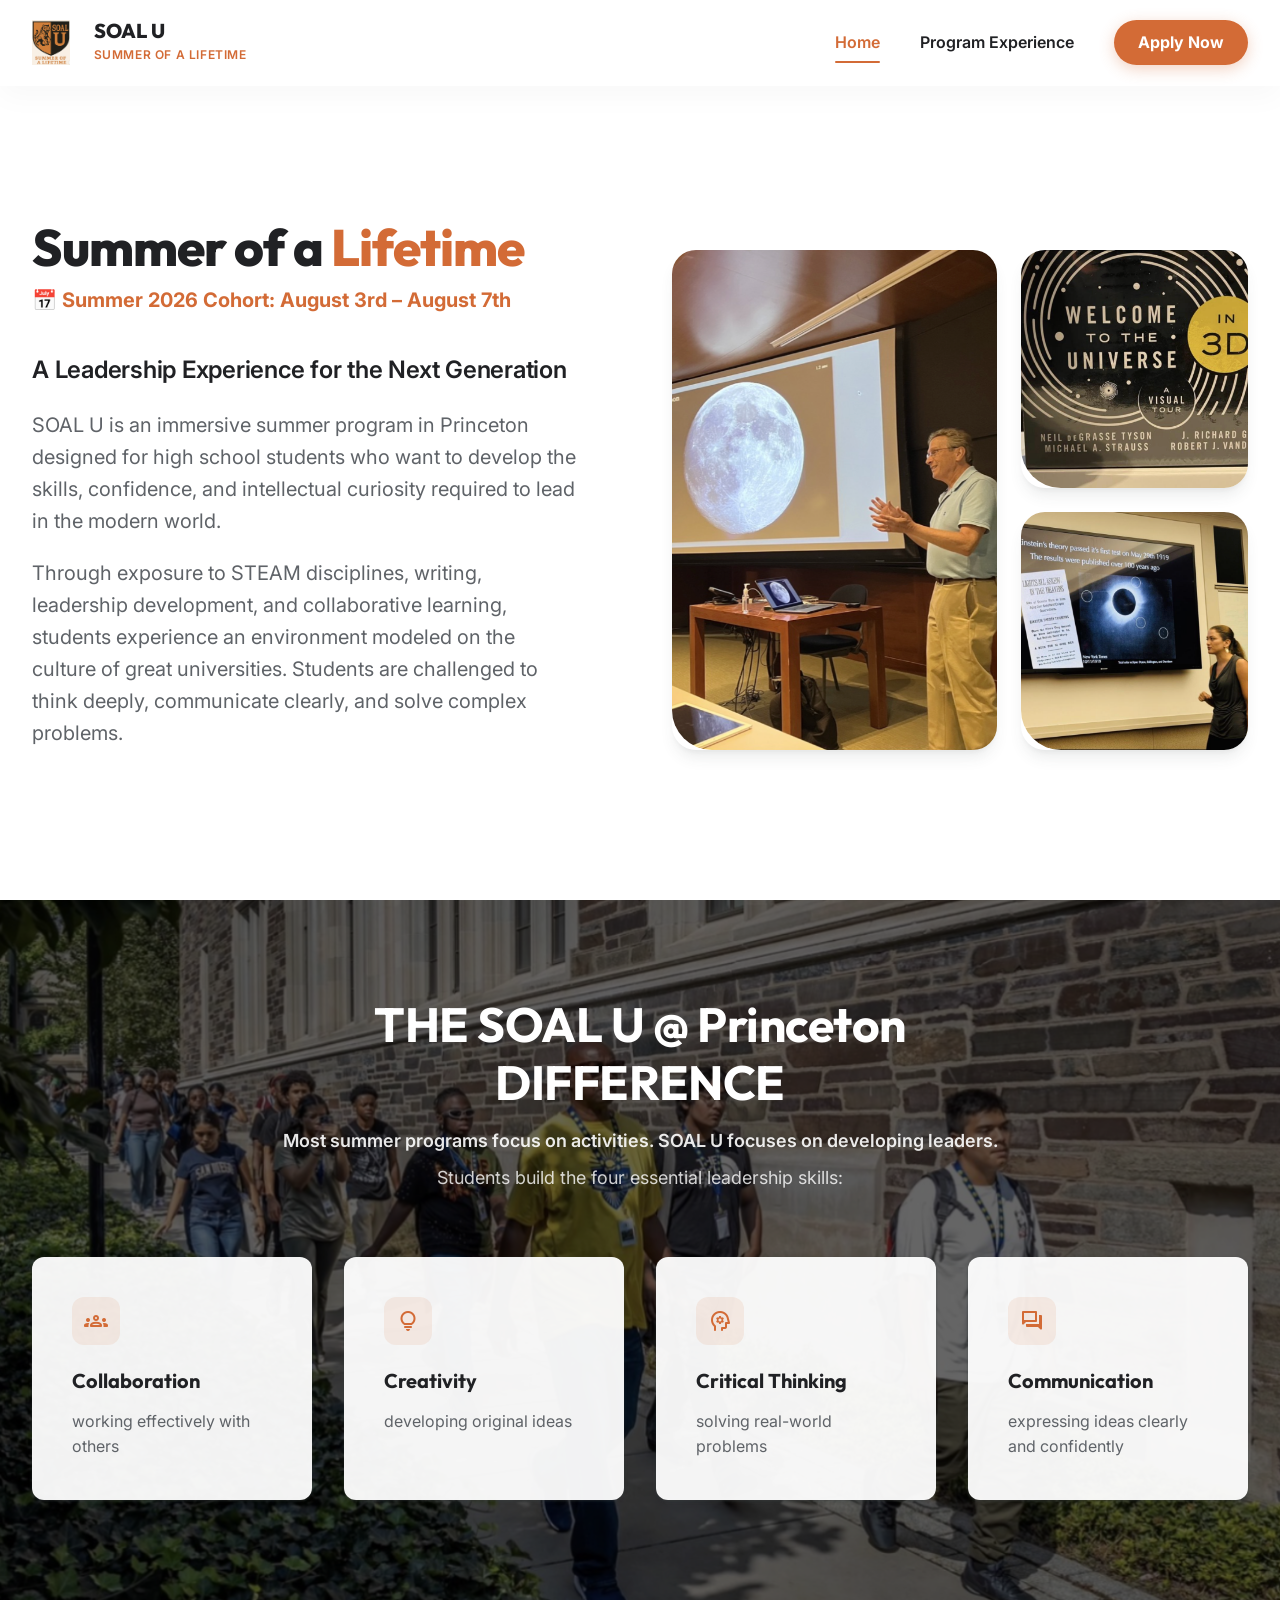
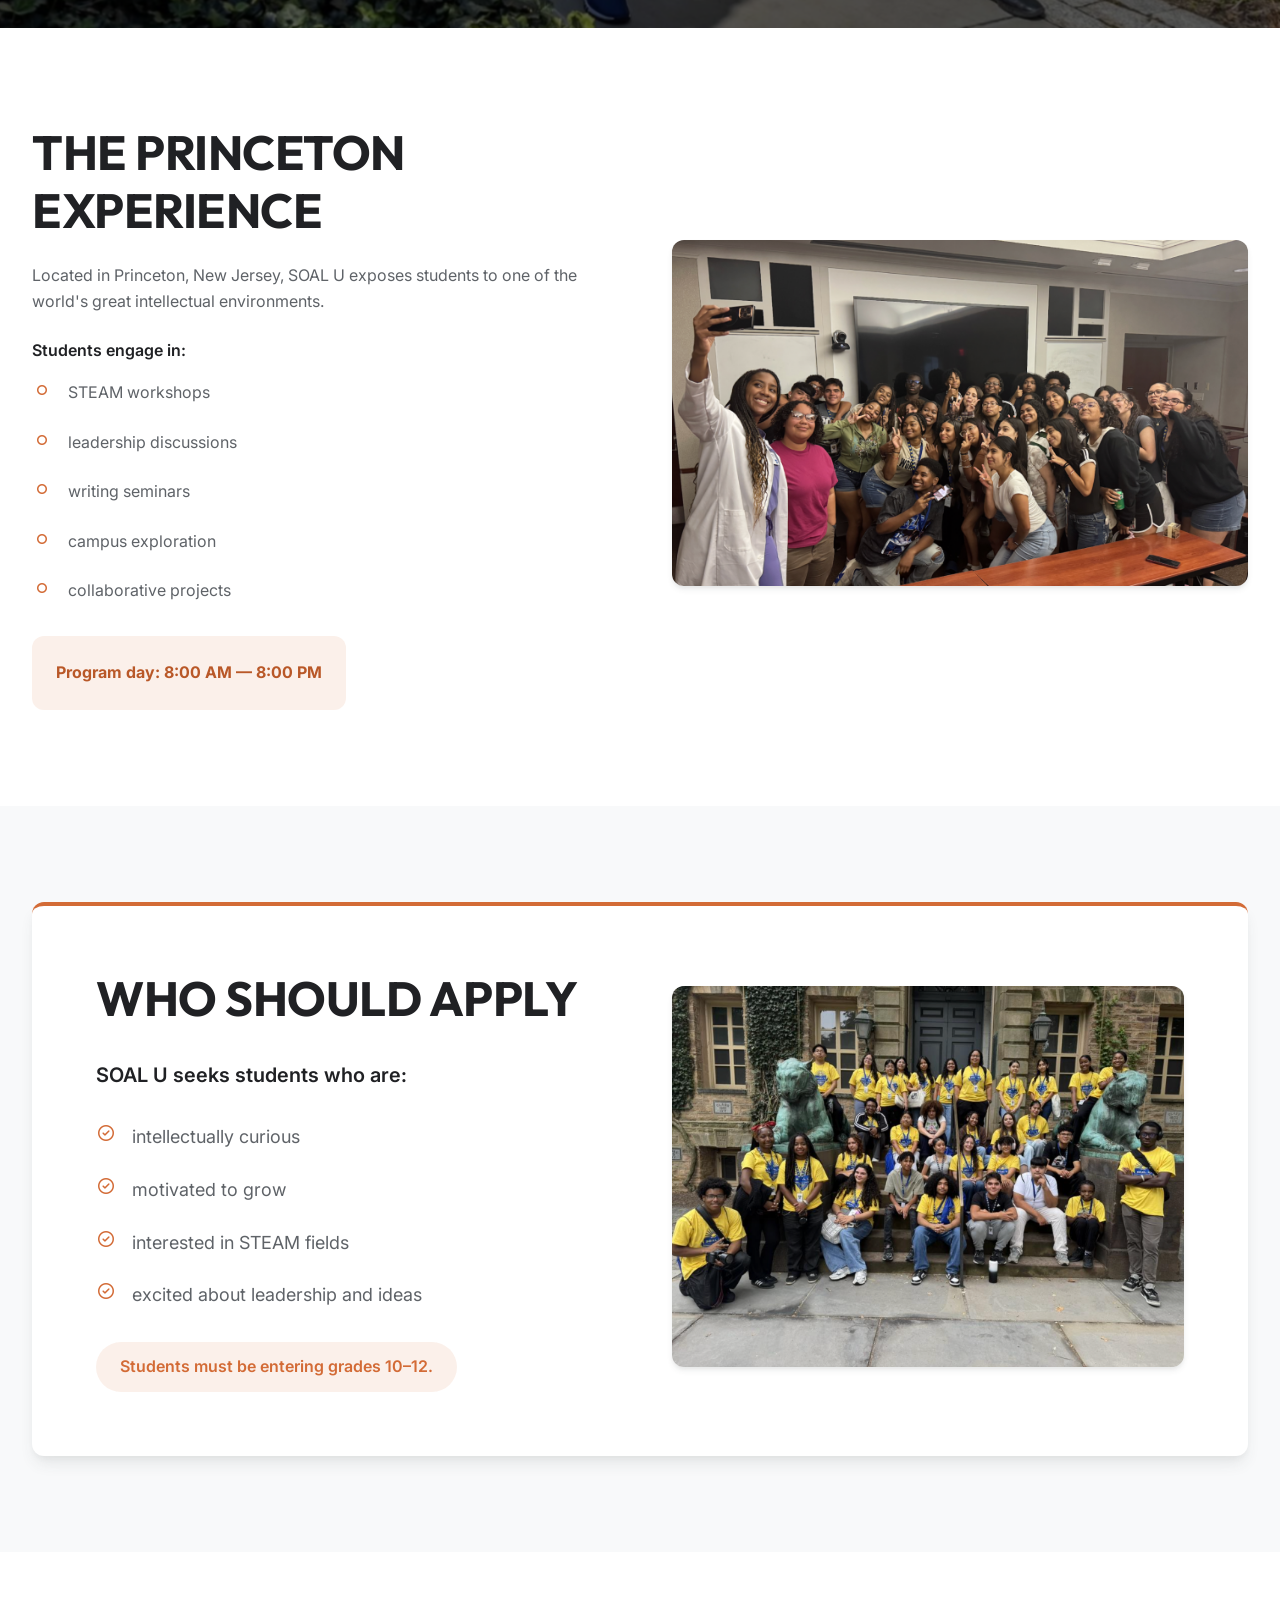
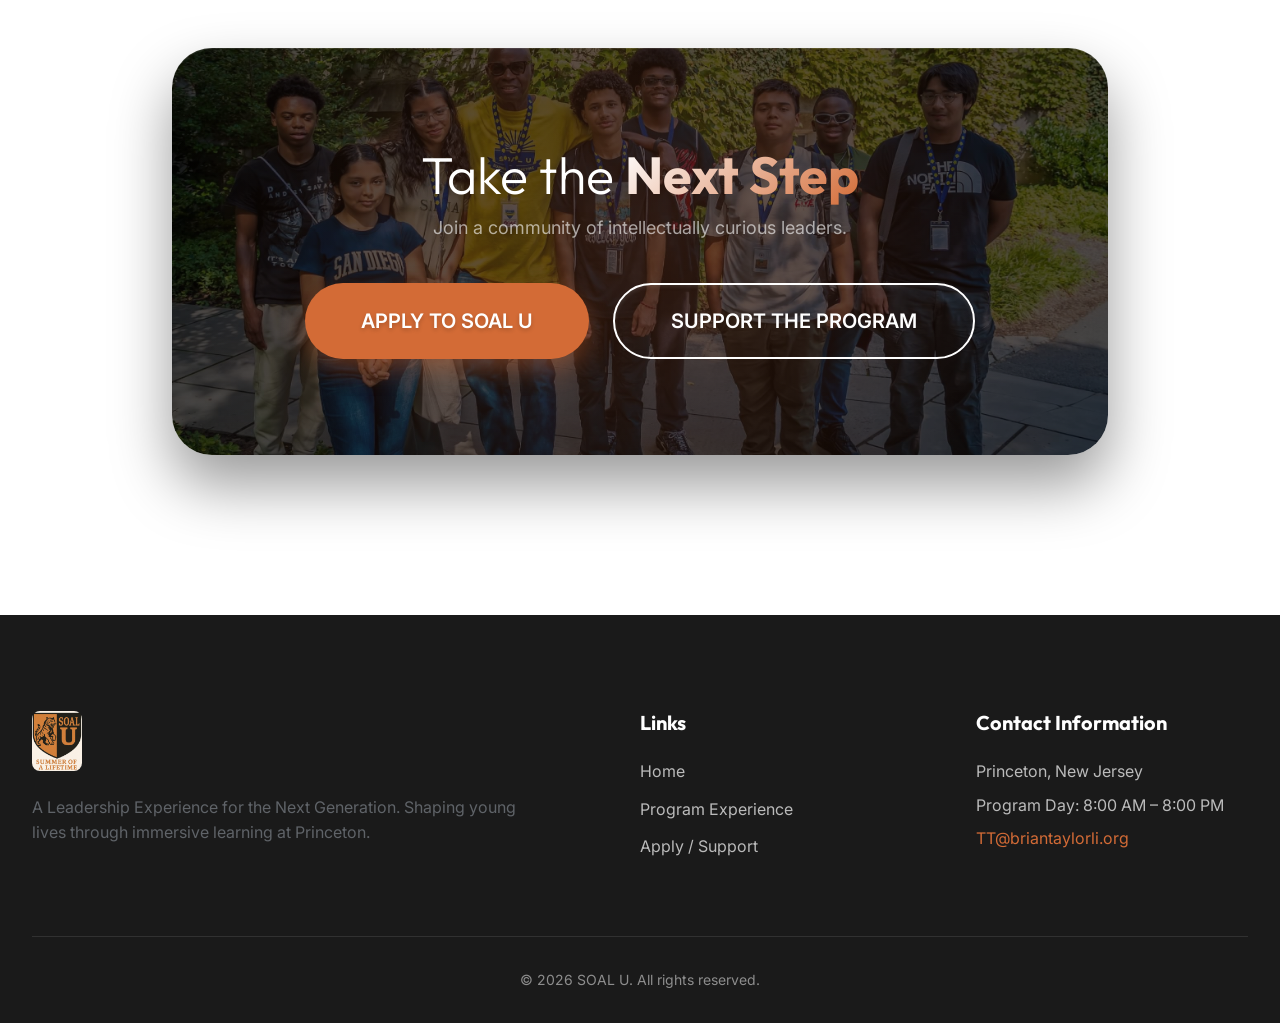
==== index.html @ f4cc2be5 "Update index.html" ====
<!DOCTYPE html>
<meta name="viewport" content="width=device-width, initial-scale=1.0">
<html lang="en">
<head>
    <meta charset="UTF-8">
    <meta name="viewport" content="width=device-width, initial-scale=1.0">
    <title>SOAL U | Home</title>
    <meta name="description" content="A Leadership Experience for the Next Generation. SOAL U summer program in Princeton.">
    <link rel="icon" type="image/png" href="images/logo.png">
    <!-- Google Fonts: Inter & Outfit -->
    <link rel="preconnect" href="https://fonts.googleapis.com">
    <link rel="preconnect" href="https://fonts.gstatic.com" crossorigin>
    <link href="https://fonts.googleapis.com/css2?family=Inter:wght@300;400;500;600;700&family=Outfit:wght@500;700;800&display=swap" rel="stylesheet">
    <!-- Material Symbols -->
    <link rel="stylesheet" href="https://fonts.googleapis.com/css2?family=Material+Symbols+Rounded:opsz,wght,FILL,GRAD@24,400,0,0" />
    <link rel="stylesheet" href="css/styles.css">
</head>
<body>

    <!-- Navbar -->
    <nav class="navbar">
        <div class="container nav-container">
            <a href="index.html" class="nav-logo" style="text-decoration: none;">
                <img src="images/logo.png" alt="SOAL U Logo">
                <div style="display: flex; flex-direction: column; align-items: flex-start; margin-left: 0.5rem;">
                    <span style="font-size: 1.25rem; font-weight: 800; line-height: 1; color: var(--text-dark);">SOAL U</span>
                    <span style="font-size: 0.75rem; font-weight: 600; font-family: 'Inter', sans-serif; letter-spacing: 0.05em; color: var(--primary); text-transform: uppercase; margin-top: 0.2rem;">Summer of a Lifetime</span>
                </div>
            </a>
            <div class="nav-links">
                <a href="index.html" class="active">Home</a>
                <a href="program-experience.html">Program Experience</a>
                <a href="apply-support.html" class="nav-cta">Apply Now</a>
            </div>
            <button class="mobile-menu-btn">
                <span class="material-symbols-rounded">menu</span>
            </button>
        </div>
    </nav>

    <!-- Hero Section -->
    <section class="hero">
        <div class="container">
            <div class="grid-2" style="align-items: center; gap: 4rem;">
                <div class="hero-content">
                    <h1 class="title-xl" style="font-size: clamp(2.5rem, 4vw, 3.5rem); margin-bottom: 0.5rem; line-height: 1.1;">
                        Summer of a <span style="color: var(--primary)">Lifetime</span>
                    </h1><p style="font-size: 1.25rem; font-weight: 700; color: var(--primary); margin-bottom: 1rem;">
  📅 Summer 2026 Cohort: August 3rd – August 7th</p>
</p>
                    <h2 style="font-weight: 600; font-family: 'Inter', sans-serif; font-size: 1.5rem; margin-bottom: 1.5rem; color: var(--text-dark); letter-spacing: -0.01em;">
                        A Leadership Experience for the Next Generation
                    </h2>
                    <div style="font-size: 1.125rem; color: var(--text-light); line-height: 1.6; max-width: 550px;">
                        <p style="margin-bottom: 1.25rem;">SOAL U is an immersive summer program in Princeton designed for high school students who want to develop the skills, confidence, and intellectual curiosity required to lead in the modern world.</p>
                        <p style="margin-bottom: 2rem;">Through exposure to STEAM disciplines, writing, leadership development, and collaborative learning, students experience an environment modeled on the culture of great universities. Students are challenged to think deeply, communicate clearly, and solve complex problems.</p>
                    </div>
                </div>
                
                <div class="hero-image-wrapper" style="width: 100%;">
                    <div class="hero-collage">
                        <div class="hero-img-main"><img src="images/hero-1.png" alt="Hero main"></div>
                        <div class="hero-img-sec"><img src="images/hero-2.png" alt="Hero secondary top"></div>
                        <div class="hero-img-sec"><img src="images/hero-3.png" alt="Hero secondary bottom"></div>
                    </div>
                </div>
            </div>
        </div>
    </section>

    <!-- The Princeton Difference -->
    <section class="section" style="position: relative; overflow: hidden; color: var(--white);">
        <!-- Background Image Map -->
        <div style="position: absolute; top:0; left:0; width: 100%; height: 100%; z-index: 1;">
            <div style="position: absolute; top:0; left:0; width:100%; height:100%; background: rgba(0,0,0,0.6); z-index: 2;"></div>
            <img src="images/princeton-difference.png" alt="The Princeton Difference Background" style="width: 100%; height: 100%; object-fit: cover; z-index: 1;">
        </div>

        <div class="container" style="position: relative; z-index: 5;">
            <div style="text-align: center; max-width: 800px; margin: 0 auto 4rem;">
                <h2 class="title-lg" style="margin-bottom: 1rem; color: var(--white);">THE SOAL U @ Princeton DIFFERENCE</h2>
                <p class="subtitle" style="margin-bottom: 0.5rem; font-weight: 600; color: rgba(255,255,255,0.9);">Most summer programs focus on activities. SOAL U focuses on developing leaders.</p>
                <p class="subtitle" style="color: rgba(255,255,255,0.8);">Students build the four essential leadership skills:</p>
            </div>

            <div class="grid-4" style="margin-bottom: 2rem;">
                <!-- Skill 1 -->
                <div class="feature-card" style="background: rgba(255,255,255,0.95); color: var(--text-dark);">
                    <div class="feature-icon">
                        <span class="material-symbols-rounded">groups</span>
                    </div>
                    <h3 style="color: var(--text-dark);">Collaboration</h3>
                    <p class="text-body" style="color: var(--text-light);">working effectively with others</p>
                </div>
                <!-- Skill 2 -->
                <div class="feature-card" style="background: rgba(255,255,255,0.95); color: var(--text-dark);">
                    <div class="feature-icon">
                        <span class="material-symbols-rounded">lightbulb</span>
                    </div>
                    <h3 style="color: var(--text-dark);">Creativity</h3>
                    <p class="text-body" style="color: var(--text-light);">developing original ideas</p>
                </div>
                <!-- Skill 3 -->
                <div class="feature-card" style="background: rgba(255,255,255,0.95); color: var(--text-dark);">
                    <div class="feature-icon">
                        <span class="material-symbols-rounded">psychology</span>
                    </div>
                    <h3 style="color: var(--text-dark);">Critical Thinking</h3>
                    <p class="text-body" style="color: var(--text-light);">solving real-world problems</p>
                </div>
                <!-- Skill 4 -->
                <div class="feature-card" style="background: rgba(255,255,255,0.95); color: var(--text-dark);">
                    <div class="feature-icon">
                        <span class="material-symbols-rounded">forum</span>
                    </div>
                    <h3 style="color: var(--text-dark);">Communication</h3>
                    <p class="text-body" style="color: var(--text-light);">expressing ideas clearly and confidently</p>
                </div>
            </div>
        </div>
    </section>

    <!-- The Princeton Experience & Who Should Apply -->
    <section class="section">
        <div class="container">
            <div class="grid-2">
                <div>
                    <h2 class="title-lg" style="margin-bottom: 1.5rem;">THE PRINCETON EXPERIENCE</h2>
                    <p class="text-body" style="margin-bottom: 1.5rem;">Located in Princeton, New Jersey, SOAL U exposes students to one of the world's great intellectual environments.</p>
                    
                    <p style="font-weight: 600; margin-bottom: 1rem;">Students engage in:</p>
                    <ul class="component-list" style="margin-bottom: 2rem;">
                        <li class="component-item"><span class="material-symbols-rounded check" style="margin-top:0;">fiber_manual_record</span><div><p class="text-body">STEAM workshops</p></div></li>
                        <li class="component-item"><span class="material-symbols-rounded check" style="margin-top:0;">fiber_manual_record</span><div><p class="text-body">leadership discussions</p></div></li>
                        <li class="component-item"><span class="material-symbols-rounded check" style="margin-top:0;">fiber_manual_record</span><div><p class="text-body">writing seminars</p></div></li>
                        <li class="component-item"><span class="material-symbols-rounded check" style="margin-top:0;">fiber_manual_record</span><div><p class="text-body">campus exploration</p></div></li>
                        <li class="component-item"><span class="material-symbols-rounded check" style="margin-top:0;">fiber_manual_record</span><div><p class="text-body">collaborative projects</p></div></li>
                    </ul>
                    
                    <div style="background: rgba(211, 107, 54, 0.1); padding: 1.5rem; border-radius: 12px; display: inline-block;">
                        <p style="font-weight: 700; color: var(--primary-dark); margin-bottom: 0;">Program day: 8:00 AM — 8:00 PM</p>
                    </div>
                </div>

                <div>
                    <img src="images/princeton-experience.png" alt="The Princeton Experience" style="width: 100%; border-radius: var(--radius); box-shadow: var(--shadow-md);">
                </div>
            </div>
        </div>
    </section>

    <!-- Who Should Apply -->
    <section class="section bg-gray">
        <div class="container">
            <div class="grid-2" style="align-items: center; background: var(--white); padding: 4rem; border-radius: var(--radius); box-shadow: var(--shadow-lg); border-top: 4px solid var(--primary);">
                <div style="text-align: left;">
                    <h2 class="title-lg" style="margin-bottom: 2rem;">WHO SHOULD APPLY</h2>
                    <p style="font-weight: 600; font-size: 1.25rem; margin-bottom: 2rem;">SOAL U seeks students who are:</p>
                    <div style="margin-bottom: 2rem;">
                        <ul class="component-list" style="margin-bottom: 0;">
                            <li class="component-item"><span class="material-symbols-rounded check" style="margin-top:0;">check_circle</span><div><p class="text-body" style="font-size: 1.125rem;">intellectually curious</p></div></li>
                            <li class="component-item"><span class="material-symbols-rounded check" style="margin-top:0;">check_circle</span><div><p class="text-body" style="font-size: 1.125rem;">motivated to grow</p></div></li>
                            <li class="component-item"><span class="material-symbols-rounded check" style="margin-top:0;">check_circle</span><div><p class="text-body" style="font-size: 1.125rem;">interested in STEAM fields</p></div></li>
                            <li class="component-item"><span class="material-symbols-rounded check" style="margin-top:0;">check_circle</span><div><p class="text-body" style="font-size: 1.125rem;">excited about leadership and ideas</p></div></li>
                        </ul>
                    </div>
                    <div style="display: inline-block; padding: 0.75rem 1.5rem; background: rgba(211, 107, 54, 0.1); border-radius: 50px;">
                        <p style="font-weight: 600; color: var(--primary); margin: 0;">Students must be entering grades 10–12.</p>
                    </div>
                </div>
                <div>
                    <img src="images/who-should-apply.png" alt="Who should apply" style="width: 100%; border-radius: var(--radius); box-shadow: var(--shadow-md);">
                </div>
            </div>
        </div>
    </section>

    <!-- Call to Action -->
    <section class="section" style="padding-top: 0; padding-bottom: 6rem;">
        <div class="container text-center" style="text-align: center; max-width: 1000px;">
            <div class="cta-box scroll-reveal" style="background: linear-gradient(rgba(0,0,0,0.7), rgba(0,0,0,0.7)), url('images/take-the-next-step.jpeg'); background-size: cover; background-position: center;">
                <h2>Take the <span style="font-weight: 700; background: linear-gradient(135deg, #fff 0%, var(--primary) 100%); -webkit-background-clip: text; background-clip: text; -webkit-text-fill-color: transparent;">Next Step</span></h2>
                <p class="cta-sub">Join a community of intellectually curious leaders.</p>
                <div style="display: flex; gap: 1.5rem; justify-content: center; flex-wrap: wrap; margin-top: 1rem;">
                    <a href="apply-support.html" class="btn btn-primary" style="font-size: 1.25rem; padding: 1.25rem 3.5rem; box-shadow: 0 10px 25px rgba(211,107,54,0.4); text-shadow: 0 2px 4px rgba(0,0,0,0.2);">APPLY TO SOAL U</a>
                    <a href="apply-support.html#support" class="btn btn-outline-light" style="font-size: 1.25rem; padding: 1.25rem 3.5rem; box-shadow: inset 0 2px 4px rgba(255,255,255,0.1);">SUPPORT THE PROGRAM</a>
                </div>
            </div>
        </div>
    </section>

    <!-- Footer -->
    <footer class="footer">
        <div class="container">
            <div class="footer-grid">
                <div class="footer-col" style="padding-right: 2rem;">
                    <img src="images/logo.png" alt="SOAL U" style="height: 60px; margin-bottom: 1rem; border-radius: 8px;">
                    <p class="text-body">A Leadership Experience for the Next Generation. Shaping young lives through immersive learning at Princeton.</p>
                </div>
                
                <div class="footer-col">
                    <h4>Links</h4>
                    <ul>
                        <li><a href="index.html">Home</a></li>
                        <li><a href="program-experience.html">Program Experience</a></li>
                        <li><a href="apply-support.html">Apply / Support</a></li>
                    </ul>
                </div>
                
                <div class="footer-col">
                    <h4>Contact Information</h4>
                    <p style="color: rgba(255,255,255,0.7); margin-bottom: 0.5rem;">Princeton, New Jersey</p>
                    <p style="color: rgba(255,255,255,0.7); margin-bottom: 0.5rem;">Program Day: 8:00 AM – 8:00 PM</p>
                    <p style="color: rgba(255,255,255,0.7); margin-bottom: 0.5rem;"><a href="mailto:TT@briantaylorli.org" style="color: var(--primary);">TT@briantaylorli.org</a></p>
                </div>
            </div>
            
            <div class="copyright">
                &copy; 2026 SOAL U. All rights reserved.
            </div>
        </div>
    </footer>

    <script src="js/main.js"></script>
</body>
</html>
---- css/styles.css ----
@import url('https://fonts.googleapis.com/css2?family=Inter:wght@300;400;500;600;700&family=Outfit:wght@500;700;800&display=swap');

:root {
  --primary: #D36B36; /* Derived from logo */
  --primary-dark: #B95828;
  --text-dark: #202124;
  --text-light: #5F6368;
  --bg-light: #FFFFFF;
  --bg-gray: #F8F9FA;
  --bg-dark: #1A1A1A;
  --white: #FFFFFF;
  --shadow-sm: 0 1px 2px 0 rgba(60,64,67,0.3), 0 1px 3px 1px rgba(60,64,67,0.15);
  --shadow-md: 0 4px 6px -1px rgba(60,64,67,0.1), 0 2px 4px -1px rgba(60,64,67,0.06);
  --shadow-lg: 0 10px 15px -3px rgba(60,64,67,0.1), 0 4px 6px -2px rgba(60,64,67,0.05);
  --transition: all 0.3s cubic-bezier(0.4, 0, 0.2, 1);
  --radius: 12px;
}

* {
  margin: 0;
  padding: 0;
  box-sizing: border-box;
}

html {
  scroll-behavior: smooth;
}

body {
  font-family: 'Inter', sans-serif;
  color: var(--text-dark);
  line-height: 1.6;
  background-color: var(--bg-light);
  overflow-x: hidden;
}

h1, h2, h3, h4, h5, h6 {
  font-family: 'Outfit', sans-serif;
  color: var(--text-dark);
  line-height: 1.2;
}

a {
  text-decoration: none;
  color: inherit;
}

ul {
  list-style: none;
}

/* Typography */
.title-xl { font-size: clamp(3rem, 5vw, 4.5rem); font-weight: 800; letter-spacing: -0.02em; }
.title-lg { font-size: clamp(2rem, 4vw, 3rem); font-weight: 700; letter-spacing: -0.01em; }
.title-md { font-size: clamp(1.5rem, 3vw, 2rem); font-weight: 600; }
.subtitle { font-size: 1.125rem; color: var(--text-light); }
.text-body { font-size: 1rem; color: var(--text-light); }

/* Layout & Utils */
.container {
  width: 100%;
  max-width: 1280px;
  margin: 0 auto;
  padding: 0 2rem;
}

.section {
  padding: 6rem 0;
}

.bg-gray { background-color: var(--bg-gray); }
.bg-dark { background-color: var(--bg-dark); color: var(--white); }
.bg-dark h1, .bg-dark h2, .bg-dark h3 { color: var(--white); }
.bg-dark .subtitle, .bg-dark .text-body { color: rgba(255,255,255,0.8); }

.grid-2 {
  display: grid;
  grid-template-columns: 1fr 1fr;
  gap: 4rem;
  align-items: center;
}

.grid-3 {
  display: grid;
  grid-template-columns: repeat(3, 1fr);
  gap: 2rem;
}

.grid-4 {
  display: grid;
  grid-template-columns: repeat(4, 1fr);
  gap: 2rem;
}

/* Buttons */
.btn {
  display: inline-flex;
  align-items: center;
  justify-content: center;
  padding: 0.875rem 2rem;
  border-radius: 50px;
  font-weight: 600;
  font-size: 1rem;
  transition: var(--transition);
  cursor: pointer;
  border: none;
}

.btn-primary {
  background-color: var(--primary);
  color: var(--white);
}

.btn-primary:hover {
  background-color: var(--primary-dark);
  transform: translateY(-2px);
  box-shadow: var(--shadow-md);
}

.btn-outline {
  background-color: transparent;
  color: var(--text-dark);
  border: 2px solid var(--text-dark);
}

.btn-outline:hover {
  background-color: var(--text-dark);
  color: var(--white);
}

.btn-outline-light {
  background-color: transparent;
  color: var(--white);
  border: 2px solid var(--white);
}

.btn-outline-light:hover {
  background-color: var(--white);
  color: var(--primary-dark);
}

/* Navbar */
.navbar {
  position: fixed;
  top: 0;
  left: 0;
  width: 100%;
  padding: 1.25rem 0;
  background-color: rgba(255, 255, 255, 0.90);
  backdrop-filter: blur(12px);
  -webkit-backdrop-filter: blur(12px);
  z-index: 1000;
  border-bottom: 1px solid rgba(255,255,255,0.3);
  box-shadow: 0 10px 30px rgba(0,0,0,0.03);
  transition: all 0.3s ease;
}

.navbar.scrolled {
  padding: 0.75rem 0;
  box-shadow: var(--shadow-sm);
}

.nav-container {
  display: flex;
  justify-content: space-between;
  align-items: center;
}

.nav-logo {
  display: flex;
  align-items: center;
  gap: 1rem;
  font-family: 'Outfit', sans-serif;
  font-weight: 800;
  font-size: 1.5rem;
  color: var(--text-dark);
}

.nav-logo img {
  height: 45px;
  transition: transform 0.3s ease;
}

.nav-logo:hover img {
  transform: scale(1.05);
}

.nav-links {
  display: flex;
  gap: 2.5rem;
  align-items: center;
}

.nav-links a {
  text-decoration: none;
  color: var(--text-dark);
  font-weight: 600;
  font-size: 1rem;
  position: relative;
  padding: 0.5rem 0;
  transition: color 0.3s ease;
}

.nav-links a::after {
  content: '';
  position: absolute;
  bottom: 0;
  left: 0;
  width: 0%;
  height: 2px;
  background-color: var(--primary);
  transition: width 0.3s ease;
  border-radius: 2px;
}

.nav-links a:hover {
  color: var(--primary);
}

.nav-links a:hover::after, .nav-links a.active::after {
  width: 100%;
}

.nav-links a.active {
  color: var(--primary);
}

.nav-cta {
  background-color: var(--primary);
  color: var(--white) !important;
  padding: 0.6rem 1.5rem !important;
  border-radius: 50px;
  font-weight: 700 !important;
  box-shadow: 0 4px 15px rgba(211, 107, 54, 0.3);
}

.nav-cta::after {
  display: none !important;
}

.nav-cta:hover {
  background-color: #e87b45 !important;
  color: var(--white) !important;
  transform: translateY(-2px);
  box-shadow: 0 6px 20px rgba(211, 107, 54, 0.4);
}

.mobile-menu-btn {
  display: none;
  background: none;
  border: none;
  font-size: 1.5rem;
  cursor: pointer;
  color: var(--text-dark);
}

/* Hero Section */
.hero {
  min-height: 100vh;
  display: flex;
  align-items: center;
  padding-top: 100px;
  position: relative;
  overflow: hidden;
}

.hero-content {
  position: relative;
  z-index: 2;
  width: 100%;
}

.hero .label {
  display: inline-block;
  padding: 0.5rem 1rem;
  background-color: rgba(211, 107, 54, 0.1);
  color: var(--primary);
  border-radius: 50px;
  font-weight: 600;
  margin-bottom: 1.5rem;
  text-transform: uppercase;
  letter-spacing: 1px;
  font-size: 0.875rem;
}

.hero h1 {
  margin-bottom: 1.5rem;
}

.hero p {
  font-size: 1.25rem;
  color: var(--text-light);
  margin-bottom: 2.5rem;
}

.hero-image-wrapper {
  position: relative;
  width: 100%;
  height: auto;
  z-index: 1;
}

.hero-image-wrapper img {
  width: 100%;
  height: 100%;
  object-fit: cover;
  object-position: center;
  border-bottom-left-radius: 40px;
}

/* Feature Cards */
.feature-card {
  background: var(--white);
  padding: 2.5rem;
  border-radius: var(--radius);
  box-shadow: var(--shadow-sm);
  transition: var(--transition);
  height: 100%;
  position: relative;
  overflow: hidden;
}

.feature-card::before {
  content: '';
  position: absolute;
  top: 0;
  left: 0;
  width: 100%;
  height: 4px;
  background: var(--primary);
  transform: scaleX(0);
  transform-origin: left;
  transition: transform 0.3s ease;
}

.feature-card:hover {
  transform: translateY(-5px);
  box-shadow: var(--shadow-lg);
}

.feature-card:hover::before {
  transform: scaleX(1);
}

.feature-icon {
  width: 48px;
  height: 48px;
  background: rgba(211, 107, 54, 0.1);
  color: var(--primary);
  border-radius: 12px;
  display: flex;
  align-items: center;
  justify-content: center;
  font-size: 1.5rem;
  margin-bottom: 1.5rem;
}

.feature-card h3 {
  margin-bottom: 1rem;
  font-size: 1.25rem;
}

/* Image Grid */
.masonry-grid {
  display: grid;
  grid-template-columns: repeat(2, 1fr);
  gap: 2rem;
}

.masonry-item {
  border-radius: var(--radius);
  overflow: hidden;
  box-shadow: var(--shadow-md);
  position: relative;
}

.masonry-item img {
  width: 100%;
  height: 100%;
  object-fit: cover;
  transition: transform 0.5s ease;
  display: block;
}

.masonry-item:hover img {
  transform: scale(1.05);
}

.masonry-item:first-child {
  grid-row: span 2;
}

/* Hero Collage */
.hero-collage {
  display: grid;
  grid-template-columns: 10fr 7fr;
  grid-template-rows: 1fr 1fr;
  gap: 1.5rem;
  align-items: stretch;
}

.hero-img-main {
  grid-row: span 2;
  border-radius: 24px;
  overflow: hidden;
  box-shadow: var(--shadow-lg);
  height: 500px;
}

.hero-img-sec {
  border-radius: 24px;
  overflow: hidden;
  box-shadow: var(--shadow-lg);
  height: calc(250px - 0.75rem);
}

.hero-img-main img, .hero-img-sec img {
  width: 100%;
  height: 100%;
  object-fit: cover;
  transition: transform 0.3s ease;
}

.hero-img-main:hover img, .hero-img-sec:hover img {
  transform: scale(1.05);
}

/* Program Components */
.component-list {
  padding-left: 0;
}

.component-item {
  display: flex;
  align-items: flex-start;
  margin-bottom: 1.5rem;
}

.component-item .check {
  color: var(--primary);
  margin-right: 1rem;
  margin-top: 5px;
  font-size: 1.25rem;
}

/* Footer Section / Apply CTA */
.cta-box {
  background: #0f0f0f;
  color: var(--white);
  border-radius: 40px;
  padding: 6rem 3rem;
  text-align: center;
  box-shadow: 0 30px 60px rgba(0, 0, 0, 0.4), inset 0 1px 0 rgba(255,255,255,0.1);
  margin-top: 6rem;
  position: relative;
  z-index: 10;
  overflow: hidden;
}

.cta-box::before {
  content: '';
  position: absolute;
  top: -50%;
  left: 50%;
  transform: translateX(-50%);
  width: 150%;
  height: 200%;
  background: radial-gradient(circle at center, rgba(211,107,54,0.2) 0%, rgba(15,15,15,0) 60%);
  z-index: 1;
  pointer-events: none;
}

.cta-box > * {
  position: relative;
  z-index: 2;
}

.cta-box h2 {
  color: var(--white);
  font-family: 'Outfit', sans-serif;
  font-size: 3.25rem;
  font-weight: 300;
  letter-spacing: 0;
  margin-bottom: 0.5rem;
}

.cta-box p.cta-sub {
  color: rgba(255,255,255,0.6);
  font-size: 1.125rem;
  margin-bottom: 2.5rem;
  font-weight: 400;
}

.cta-box .subtitle {
  color: rgba(255,255,255,0.8);
}

.footer {
  background: var(--bg-dark);
  color: var(--white);
  padding: 6rem 0 2rem;
  margin-top: 4rem;
}

.footer-grid {
  display: grid;
  grid-template-columns: 2fr 1fr 1fr;
  gap: 4rem;
  margin-bottom: 4rem;
}

.footer-col h4 {
  color: var(--white);
  margin-bottom: 1.5rem;
  font-size: 1.25rem;
}

.footer-col ul li {
  margin-bottom: 0.75rem;
  color: rgba(255,255,255,0.7);
}

.founder-info {
  display: flex;
  align-items: center;
  gap: 1rem;
  margin-top: 1.5rem;
}

.founder-avatar {
  width: 60px;
  height: 60px;
  border-radius: 50%;
  background: rgba(255,255,255,0.1);
  display: flex;
  align-items: center;
  justify-content: center;
  font-weight: 700;
  font-size: 1.25rem;
}

.copyright {
  text-align: center;
  padding-top: 2rem;
  border-top: 1px solid rgba(255,255,255,0.1);
  color: rgba(255,255,255,0.5);
  font-size: 0.875rem;
}

/* Responsive */
@media (max-width: 992px) {
  .hero-image-wrapper {
    position: relative;
    width: 100%;
    height: 400px;
    margin-top: 3rem;
    border-radius: var(--radius);
    overflow: hidden;
  }
  
  .hero-image-wrapper img {
    border-radius: var(--radius);
  }

  .grid-2 { grid-template-columns: 1fr; gap: 3rem; }
  .grid-3 { grid-template-columns: repeat(2, 1fr); }
  .grid-4 { grid-template-columns: repeat(2, 1fr); }
  
  .footer-grid { grid-template-columns: 1fr 1fr; }
}

@media (max-width: 768px) {
  .nav-links { display: none; }
  .mobile-menu-btn { display: block; }
  
  .grid-3, .grid-4, .masonry-grid { grid-template-columns: 1fr; }
  .masonry-item:first-child { grid-row: auto; }
  
  .title-xl { font-size: 2.5rem; }
  .section { padding: 4rem 0; }
  .cta-box { padding: 2rem; }
  
  .footer-grid { grid-template-columns: 1fr; gap: 2.5rem; }
}

/* Dynamic Animations */
@keyframes fadeInUp {
  from { opacity: 0; transform: translateY(40px); }
  to { opacity: 1; transform: translateY(0); }
}

@keyframes fadeInLeft {
  from { opacity: 0; transform: translateX(-40px); }
  to { opacity: 1; transform: translateX(0); }
}

@keyframes fadeInRight {
  from { opacity: 0; transform: translateX(40px); }
  to { opacity: 1; transform: translateX(0); }
}

@keyframes floatAnim {
  0% { transform: translateY(0px); }
  50% { transform: translateY(-10px); }
  100% { transform: translateY(0px); }
}

.hero-content h1 {
  animation: fadeInLeft 0.8s cubic-bezier(0.16, 1, 0.3, 1) forwards;
}

.hero-content h2 {
  opacity: 0;
  animation: fadeInLeft 0.8s cubic-bezier(0.16, 1, 0.3, 1) 0.15s forwards;
}

.hero-content div {
  opacity: 0;
  animation: fadeInLeft 0.8s cubic-bezier(0.16, 1, 0.3, 1) 0.3s forwards;
}

.hero-collage {
  opacity: 0;
  animation: fadeInRight 1s cubic-bezier(0.16, 1, 0.3, 1) 0.2s forwards;
}

.hero-img-main img {
  animation: floatAnim 6s ease-in-out infinite;
}

.hero-img-sec:nth-child(2) img {
  animation: floatAnim 7s ease-in-out infinite 0.5s;
}

.hero-img-sec:nth-child(3) img {
  animation: floatAnim 8s ease-in-out infinite 1s;

.scroll-reveal {
  opacity: 0;
  transform: translateY(40px);
  transition: opacity 0.8s cubic-bezier(0.16, 1, 0.3, 1), transform 0.8s cubic-bezier(0.16, 1, 0.3, 1);
}

.scroll-reveal.visible {
  opacity: 1;
  transform: translateY(0);
}

@media (max-width: 768px) {
  .founder-section,
  .founder-container,
  .founder-content,
  .about-founder,
  .founder-wrapper {
    display: block !important;
    grid-template-columns: 1fr !important;
    flex-direction: column !important;
  }

  .founder-image,
  .founder-photo,
  .founder-left,
  .founder-right,
  .founder-text {
    width: 100% !important;
    max-width: 100% !important;
  }

  .founder-image img,
  .founder-photo img,
  .founder-left img {
    width: 100% !important;
    height: auto !important;
    display: block !important;
  }

  .founder-text,
  .founder-right,
  .founder-content {
    padding: 20px !important;
  }

 h1, h2, h3 {
  overflow-wrap: break-word !important;

/* MOBILE FIX */
@media (max-width: 768px) {
  .grid-2 {
    grid-template-columns: 1fr !important;
    gap: 1.5rem !important;
  }

  .grid-2 > * {
    width: 100% !important;
    max-width: 100% !important;
  }

  .grid-2 img {
    width: 100% !important;
    height: auto !important;
    object-fit: contain !important;
    display: block !important;
  }
}
   /* HERO MOBILE FIX */
@media (max-width: 768px) {
  .hero {
    min-height: auto !important;
    padding-top: 120px !important;
  }

  .hero-content {
    width: 100% !important;
  }

  .hero-image-wrapper {
    width: 100% !important;
    height: auto !important;
    margin-top: 2rem !important;
  }

  .hero-collage {
    display: grid !important;
    grid-template-columns: 1fr !important;
    grid-template-rows: auto !important;
    gap: 1rem !important;
  }

  .hero-img-main,
  .hero-img-sec {
    height: auto !important;
    grid-row: auto !important;
  }

  .hero-img-main img,
  .hero-img-sec img {
    width: 100% !important;
    height: auto !important;
    object-fit: contain !important;
    display: block !important;
  }
}
/* CTA MOBILE FIX */
@media (max-width: 768px) {

  .cta-box {
    padding: 3rem 1.5rem !important;
    border-radius: 20px !important;
  }

  .cta-box h2 {
    font-size: 2rem !important;
  }

  .cta-sub {
    font-size: 1rem !important;
  }

  .cta-box div {
    flex-direction: column !important;
    gap: 1rem !important;
  }

  .cta-box .btn {
    width: 100% !important;
    padding: 1rem !important;
  }

}
  @media (max-width: 768px) {

  .founder-card {
    display: block !important;
    flex-direction: column !important;
  }

  .founder-photo-col {
    width: 100% !important;
  }

  .founder-text-col {
    width: 100% !important;
    padding: 1.5rem !important;
  }

  .founder-card > div {
    width: 100% !important;
  }

  .founder-photo-col img {
    width: 100% !important;
    height: auto !important;
    object-fit: contain !important;
    display: block !important;
  }

}
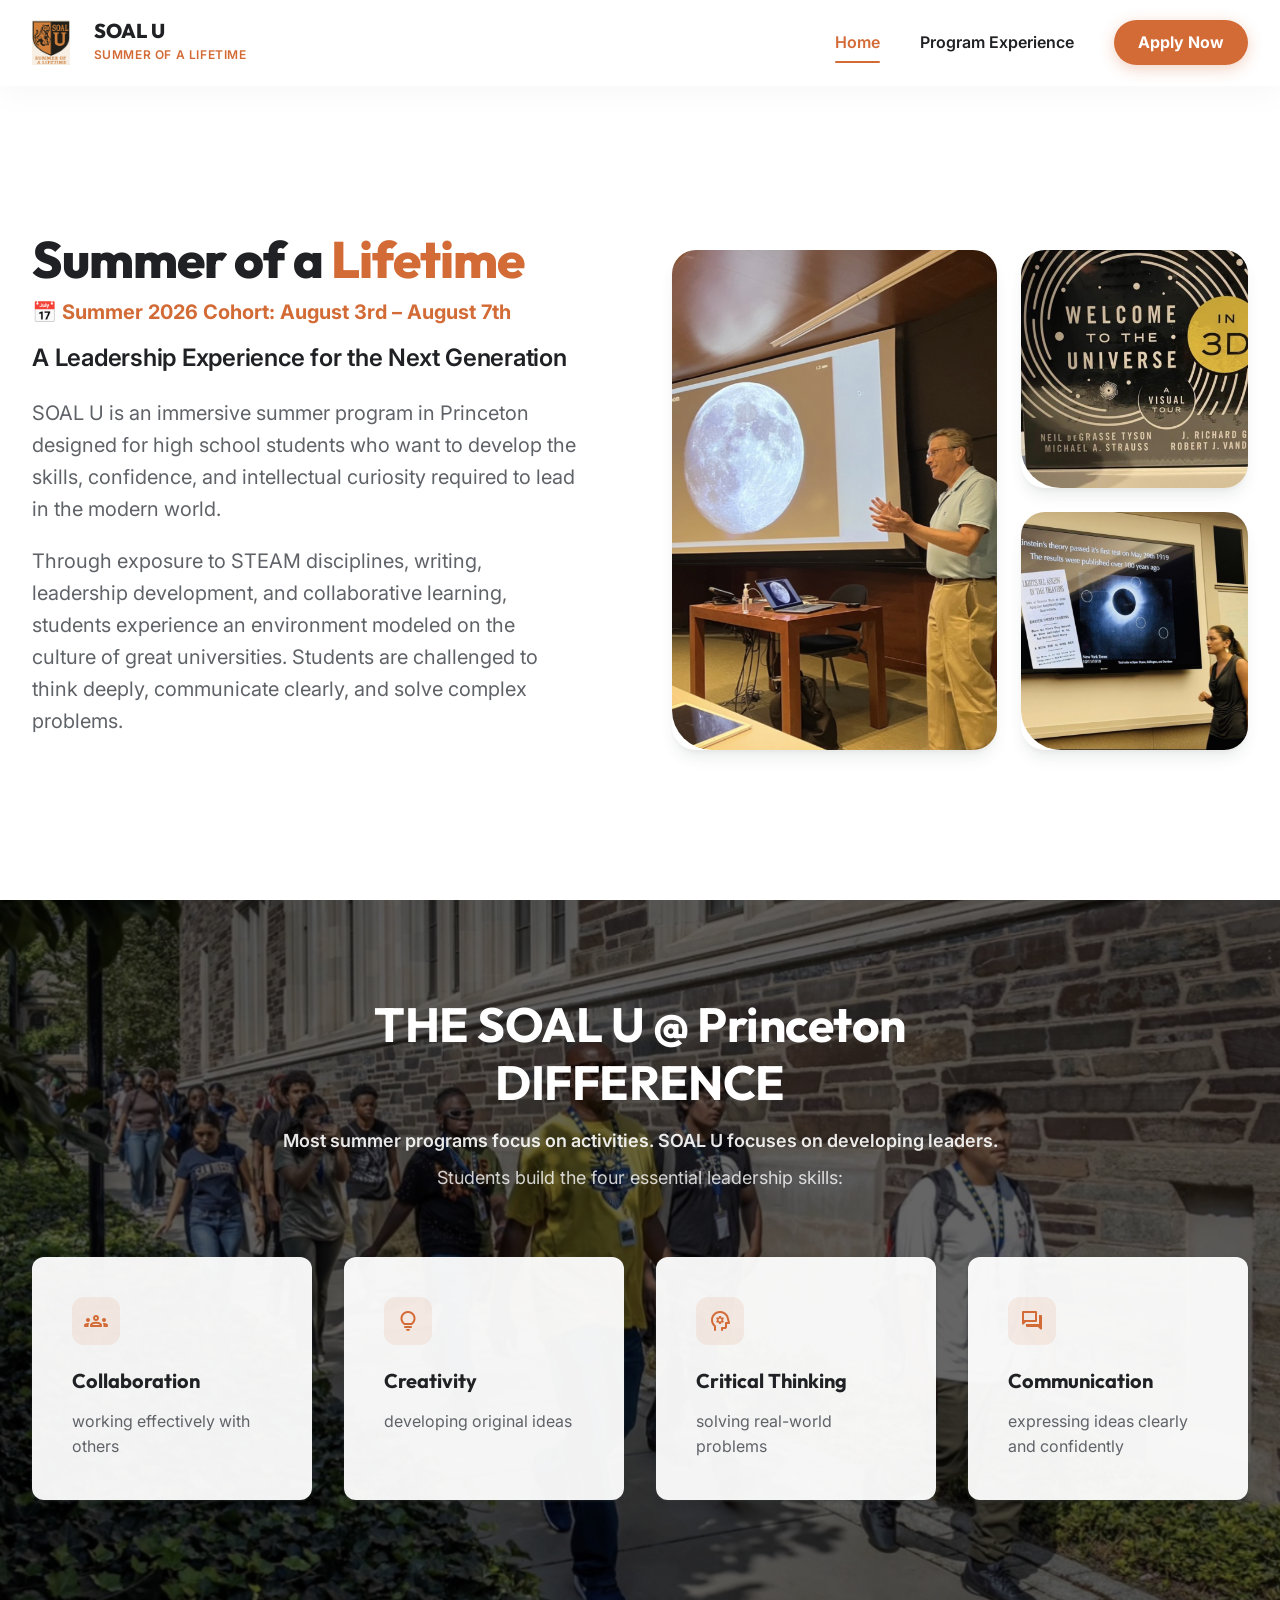
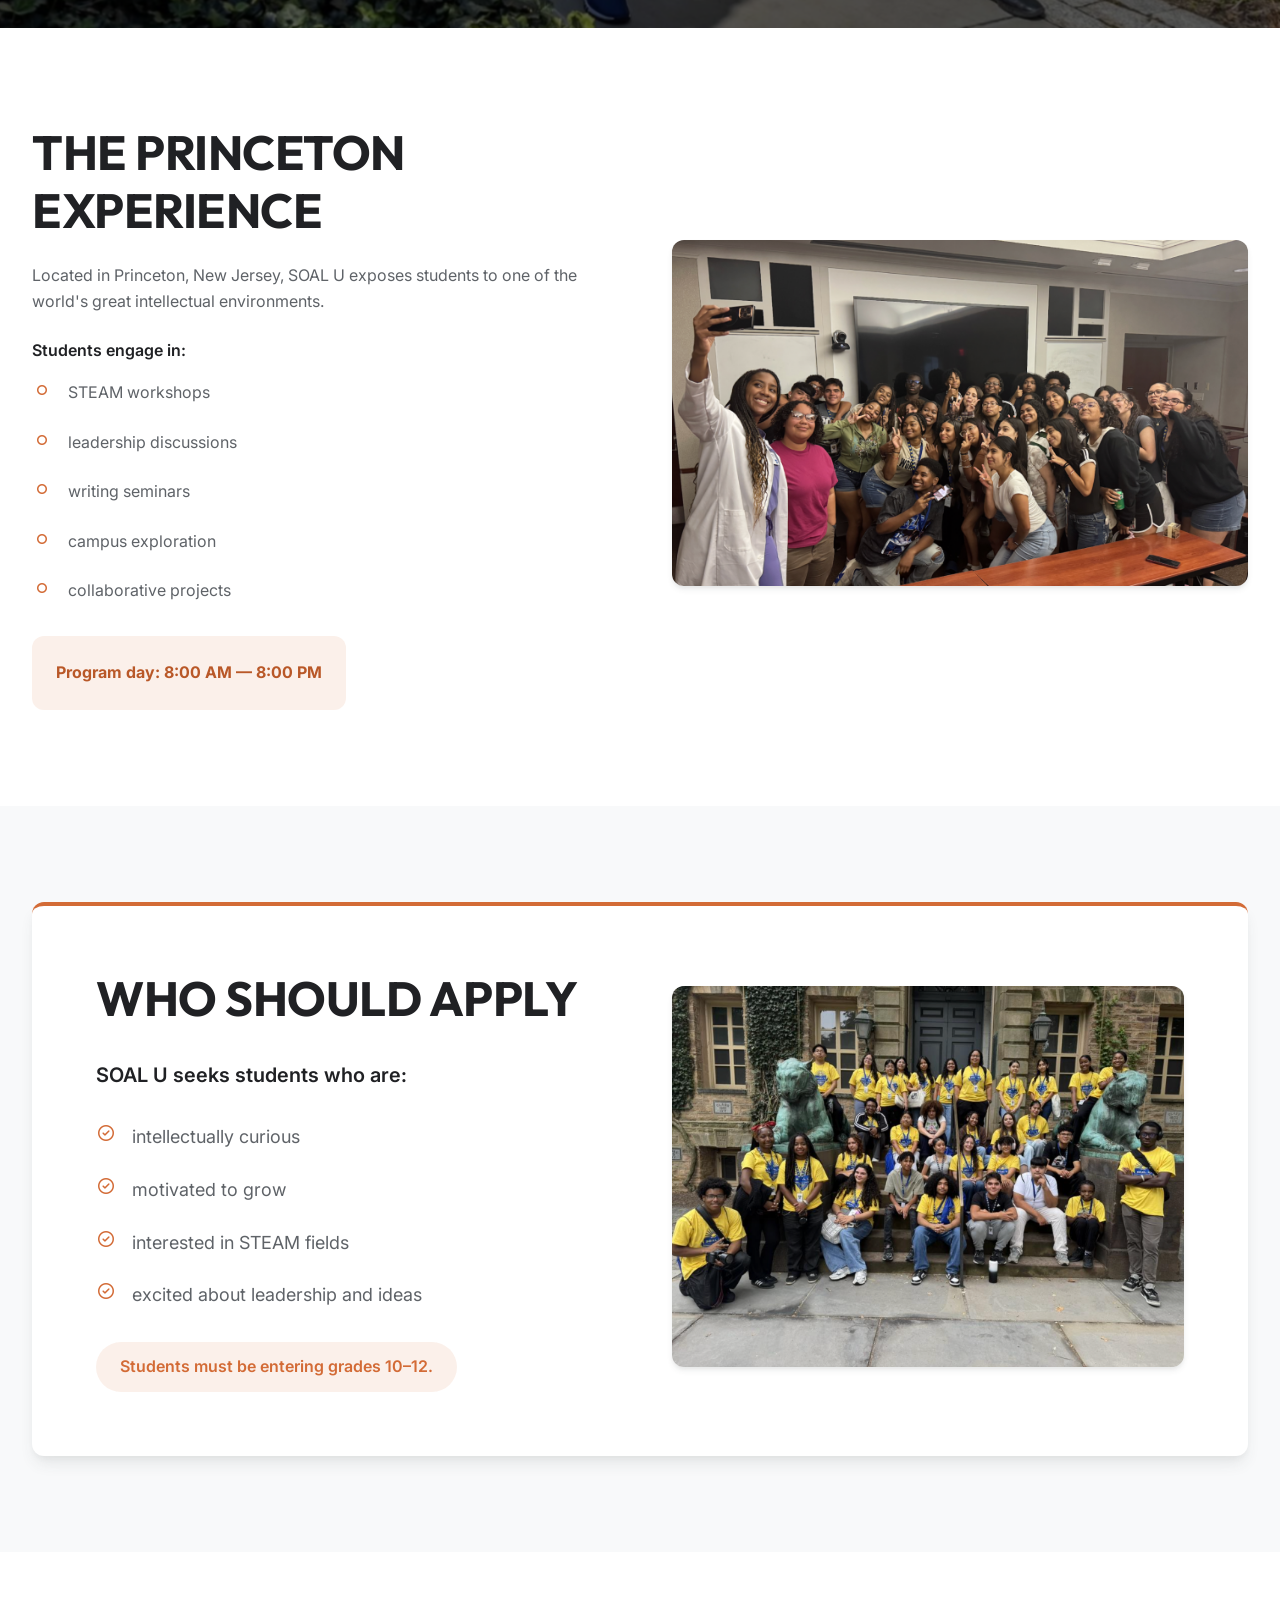
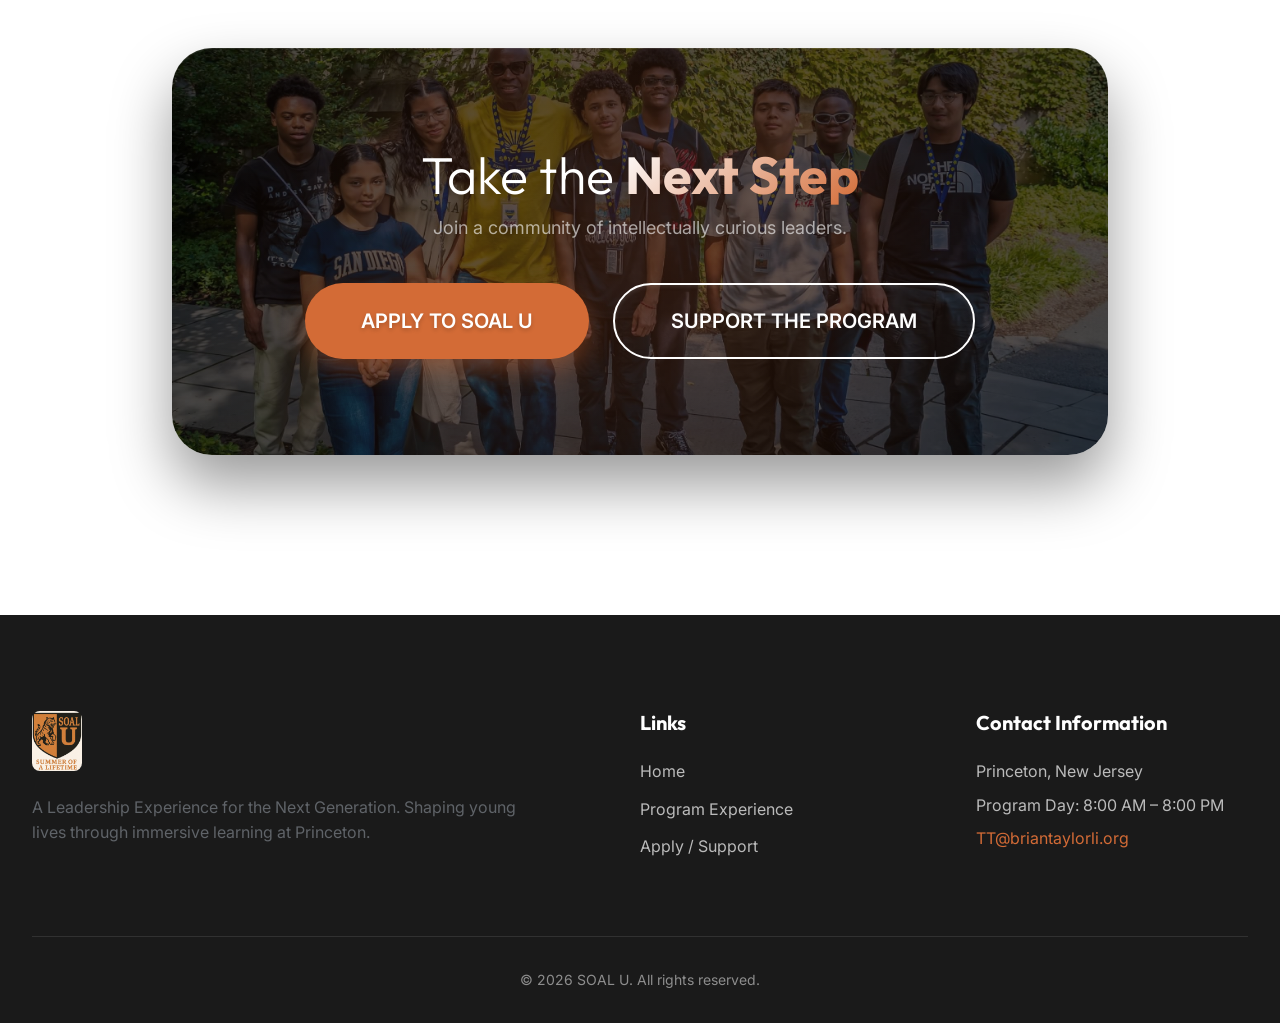
==== commit 616a1dff: "Update index.html" ====
--- a/index.html
+++ b/index.html
@@ -47,7 +47,7 @@
                         Summer of a <span style="color: var(--primary)">Lifetime</span>
                     </h1><p style="font-size: 1.25rem; font-weight: 700; color: var(--primary); margin-bottom: 1rem;">
   📅 Summer 2026 Cohort: August 3rd – August 7th</p>
-</p>
+
                     <h2 style="font-weight: 600; font-family: 'Inter', sans-serif; font-size: 1.5rem; margin-bottom: 1.5rem; color: var(--text-dark); letter-spacing: -0.01em;">
                         A Leadership Experience for the Next Generation
                     </h2>
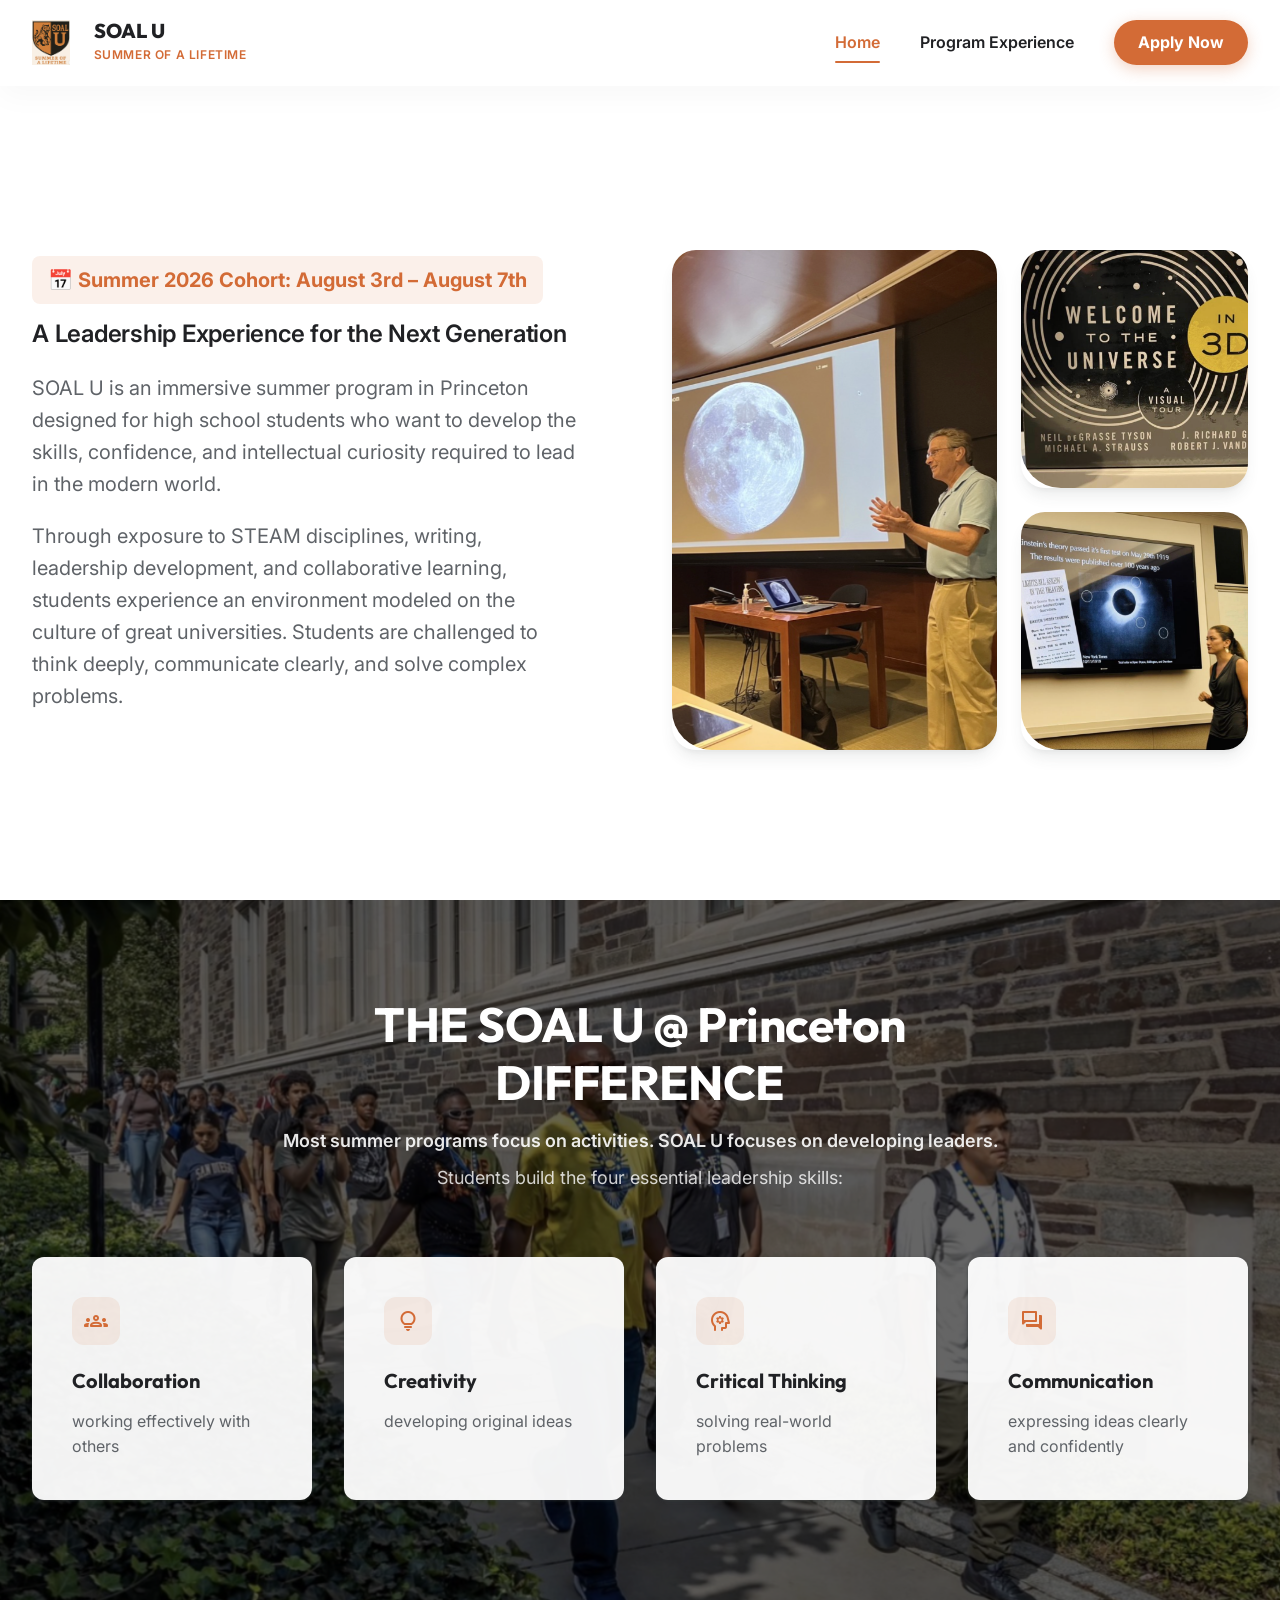
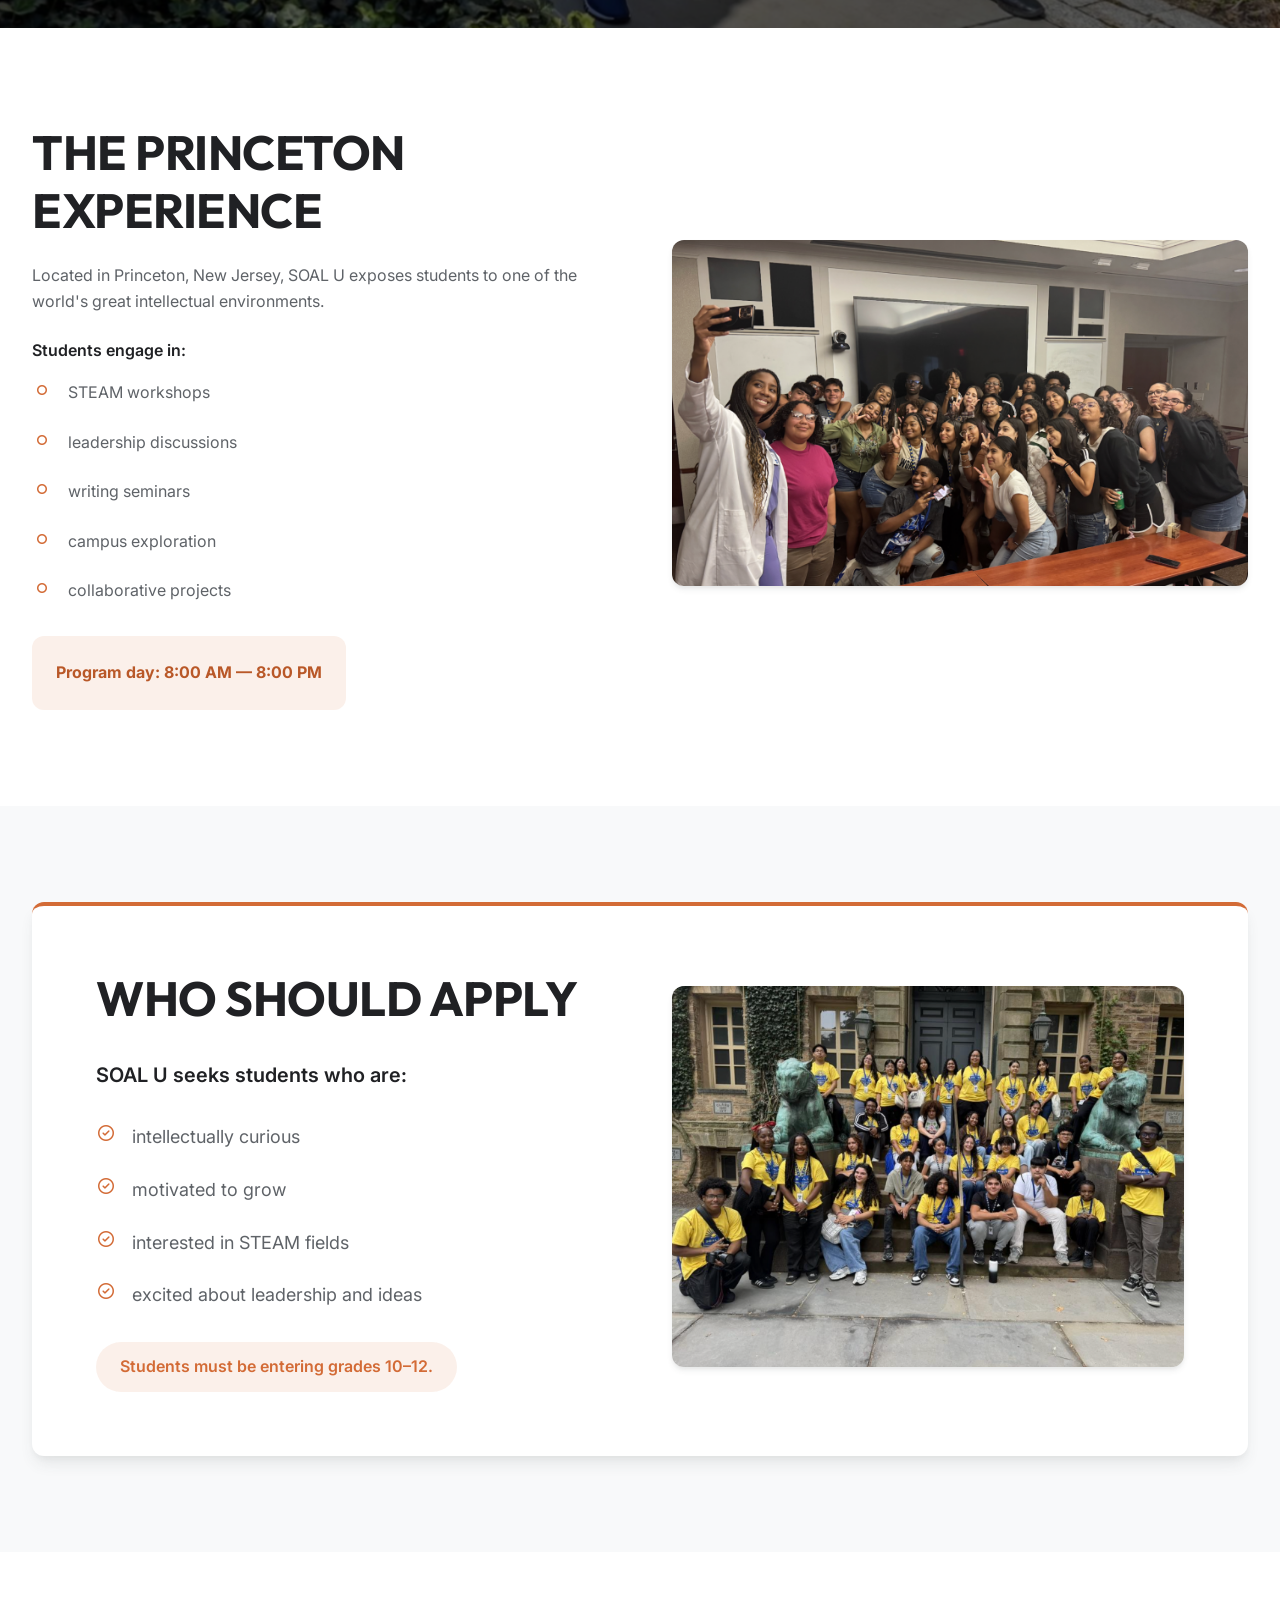
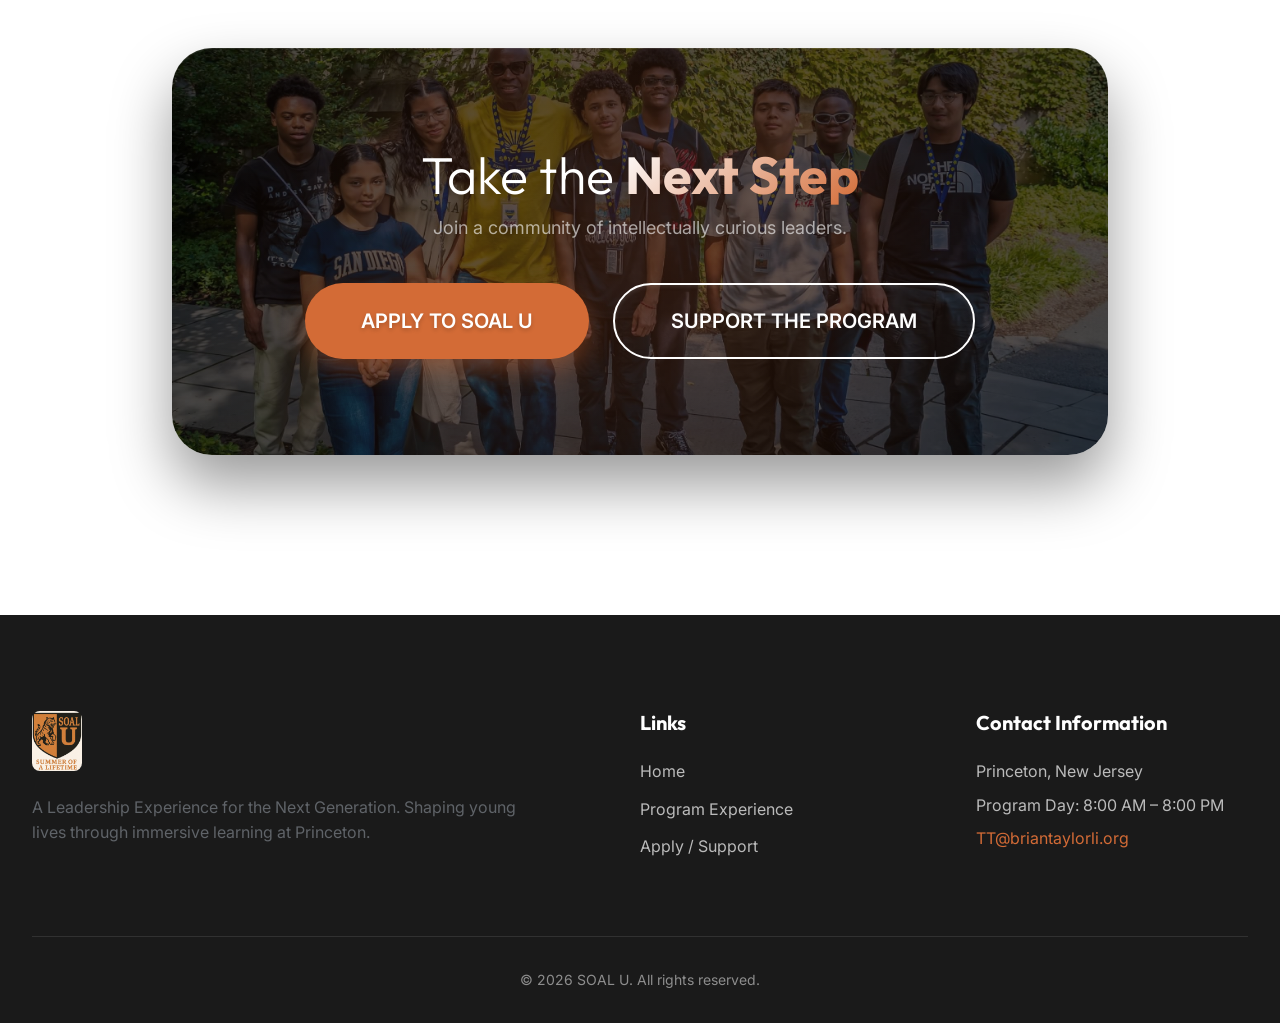
==== commit 015be18a: "Update index.html" ====
--- a/index.html
+++ b/index.html
@@ -43,11 +43,11 @@
         <div class="container">
             <div class="grid-2" style="align-items: center; gap: 4rem;">
                 <div class="hero-content">
-                    <h1 class="title-xl" style="font-size: clamp(2.5rem, 4vw, 3.5rem); margin-bottom: 0.5rem; line-height: 1.1;">
-                        Summer of a <span style="color: var(--primary)">Lifetime</span>
-                    </h1><p style="font-size: 1.25rem; font-weight: 700; color: var(--primary); margin-bottom: 1rem;">
-  📅 Summer 2026 Cohort: August 3rd – August 7th</p>
-
+                    </h1>
+
+<p style="display: inline-block; background: rgba(211,107,54,0.1); padding: 0.5rem 1rem; border-radius: 8px; font-weight: 700; color: var(--primary); margin-bottom: 1rem;">
+  📅 Summer 2026 Cohort: August 3rd – August 7th
+</p>
                     <h2 style="font-weight: 600; font-family: 'Inter', sans-serif; font-size: 1.5rem; margin-bottom: 1.5rem; color: var(--text-dark); letter-spacing: -0.01em;">
                         A Leadership Experience for the Next Generation
                     </h2>
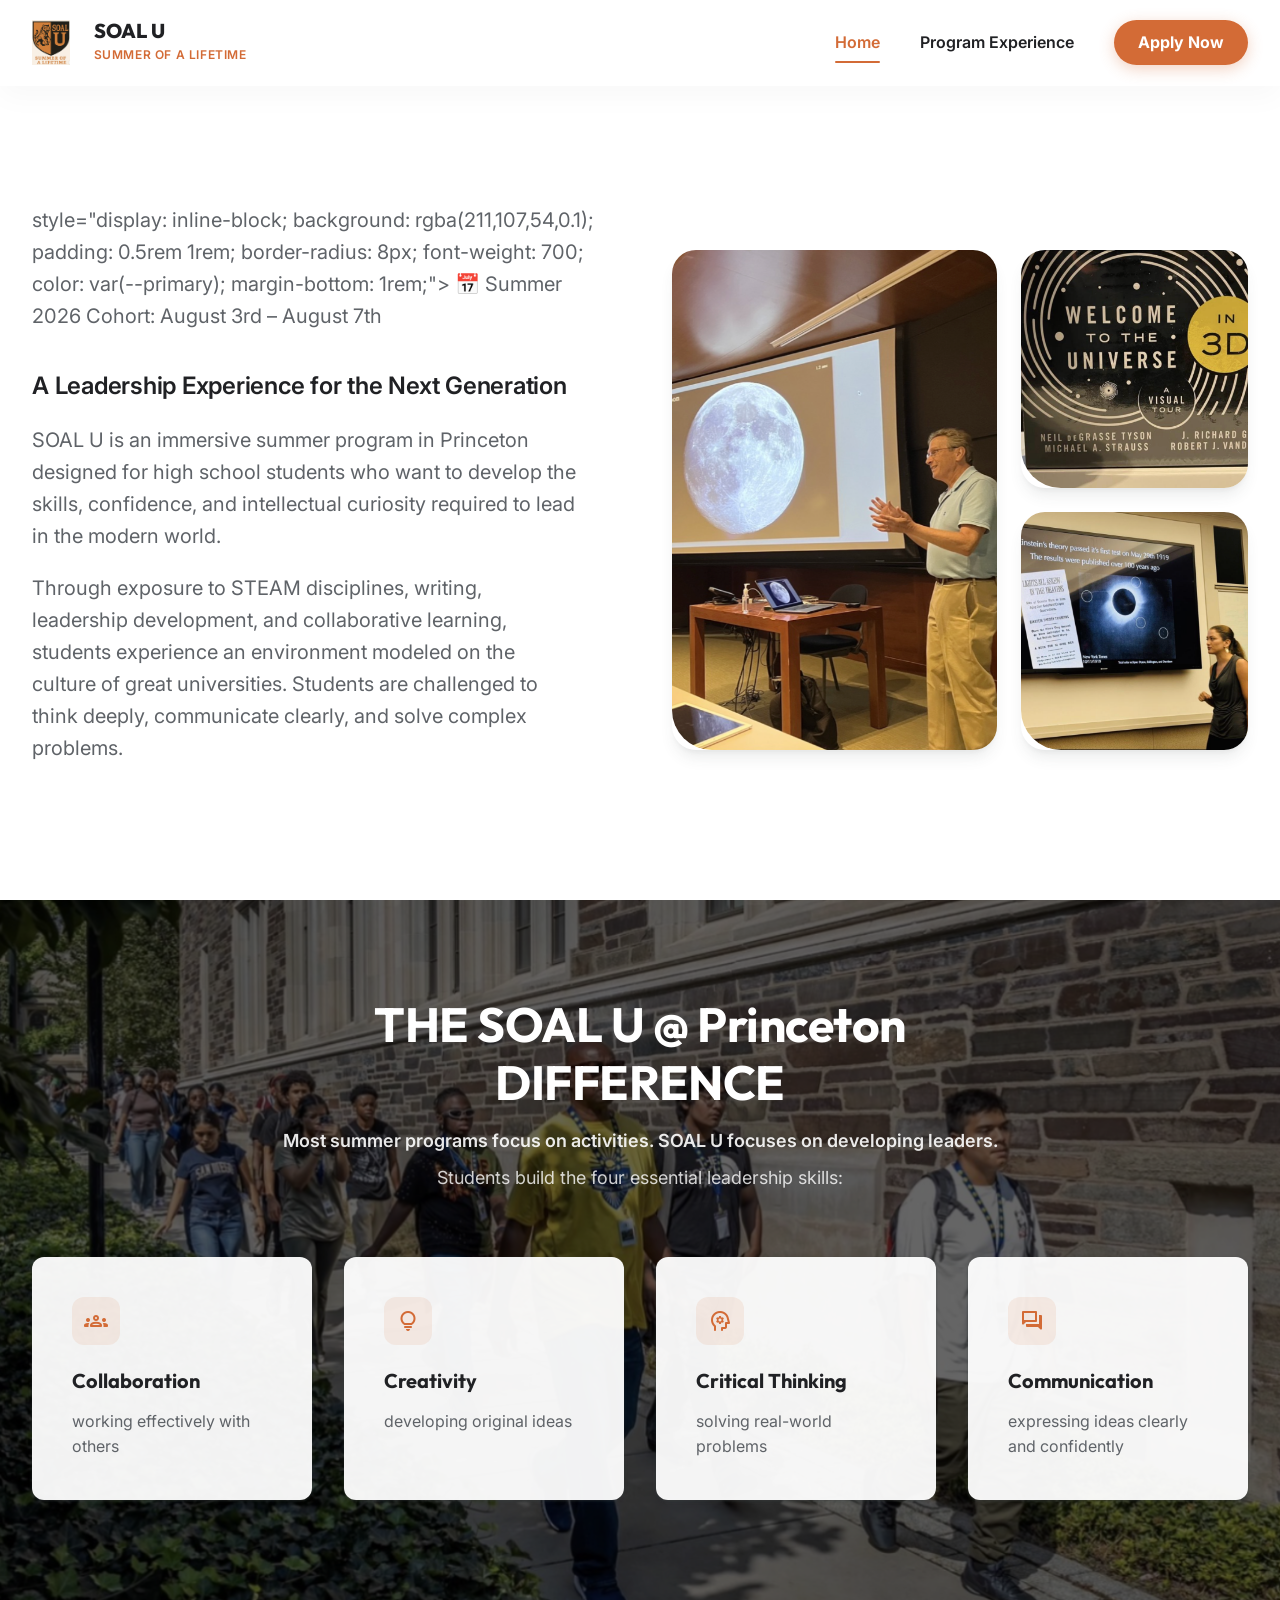
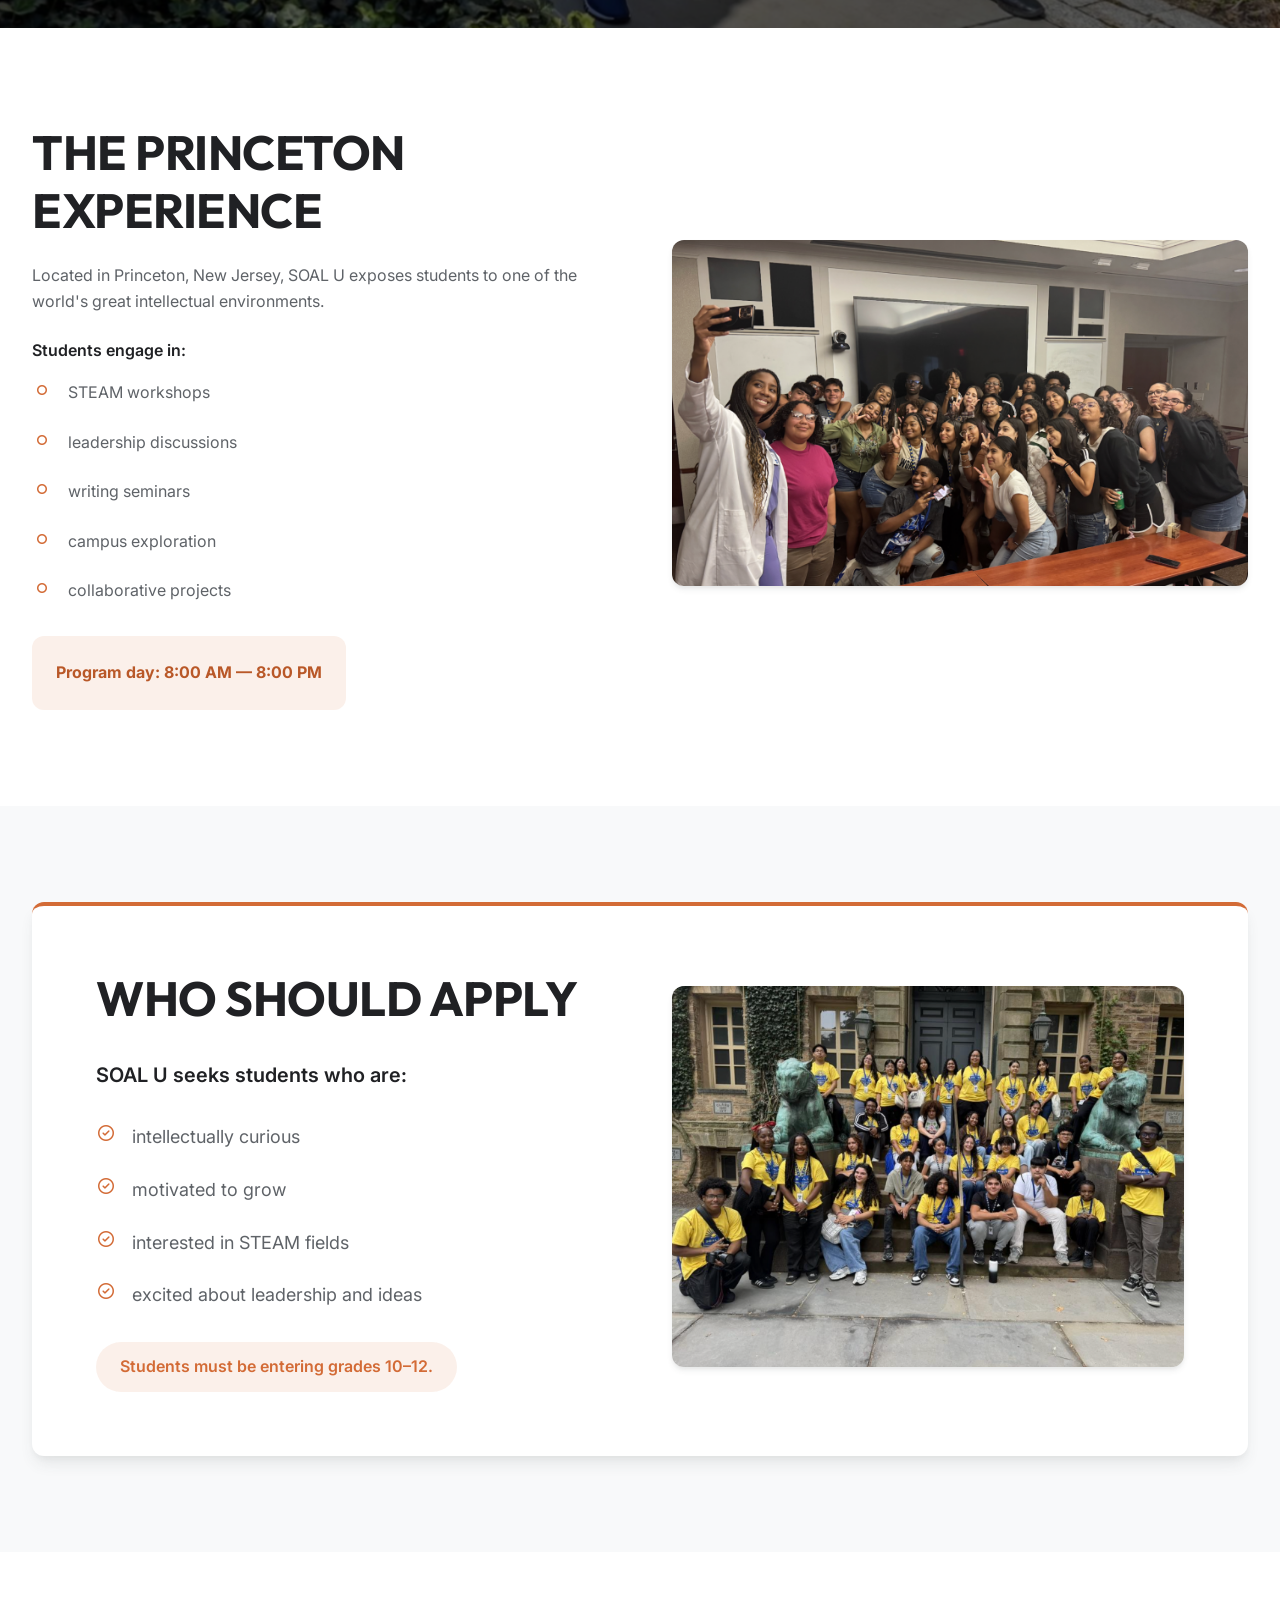
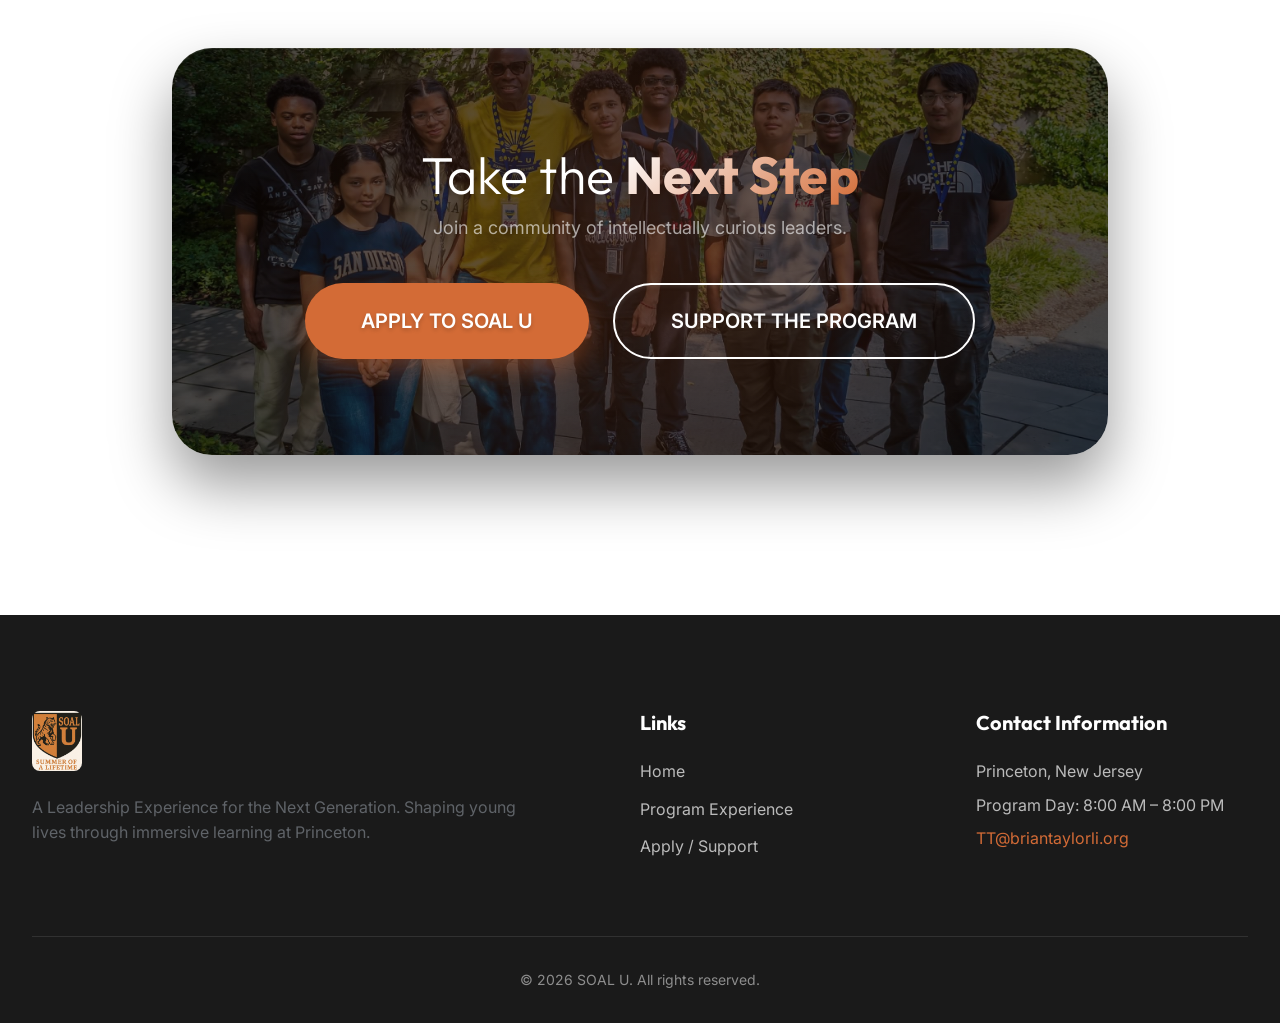
==== commit dadb1183: "Update index.html" ====
--- a/index.html
+++ b/index.html
@@ -45,7 +45,7 @@
                 <div class="hero-content">
                     </h1>
 
-<p style="display: inline-block; background: rgba(211,107,54,0.1); padding: 0.5rem 1rem; border-radius: 8px; font-weight: 700; color: var(--primary); margin-bottom: 1rem;">
+<p> style="display: inline-block; background: rgba(211,107,54,0.1); padding: 0.5rem 1rem; border-radius: 8px; font-weight: 700; color: var(--primary); margin-bottom: 1rem;">
   📅 Summer 2026 Cohort: August 3rd – August 7th
 </p>
                     <h2 style="font-weight: 600; font-family: 'Inter', sans-serif; font-size: 1.5rem; margin-bottom: 1.5rem; color: var(--text-dark); letter-spacing: -0.01em;">
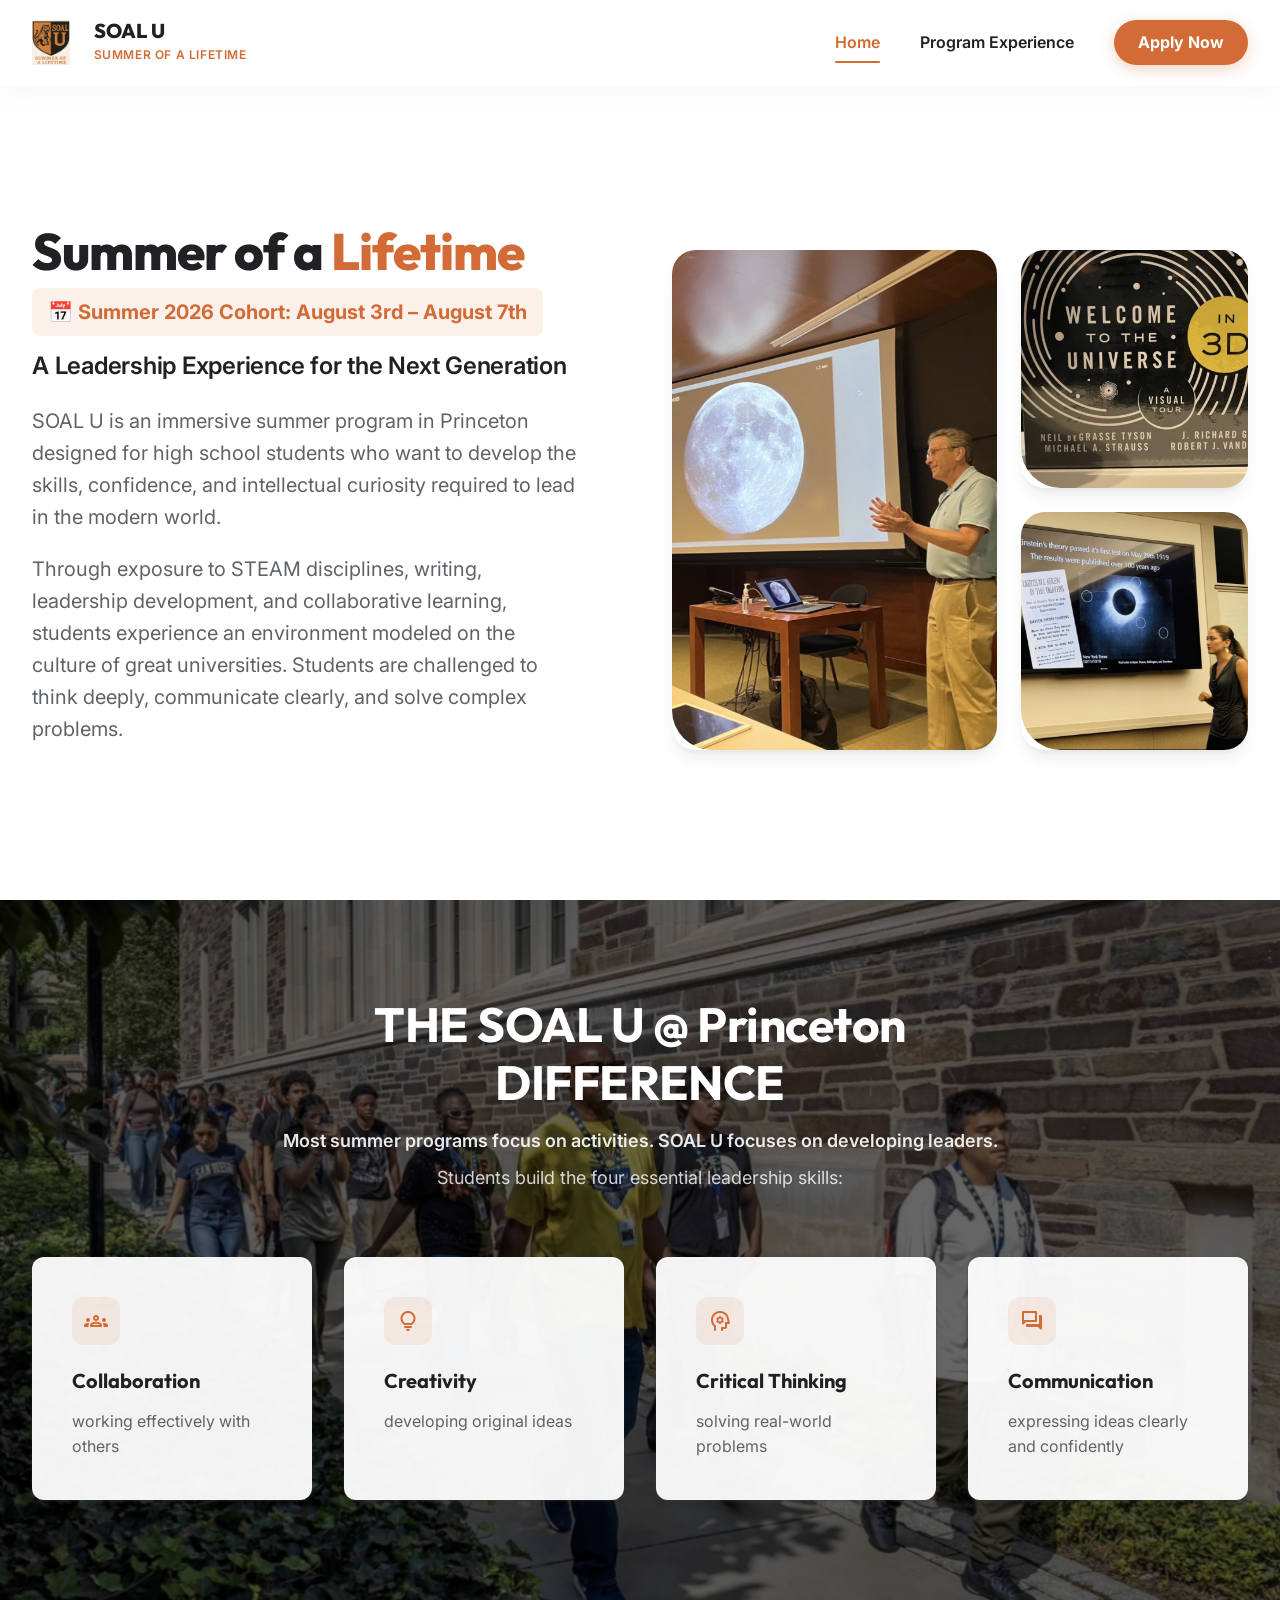
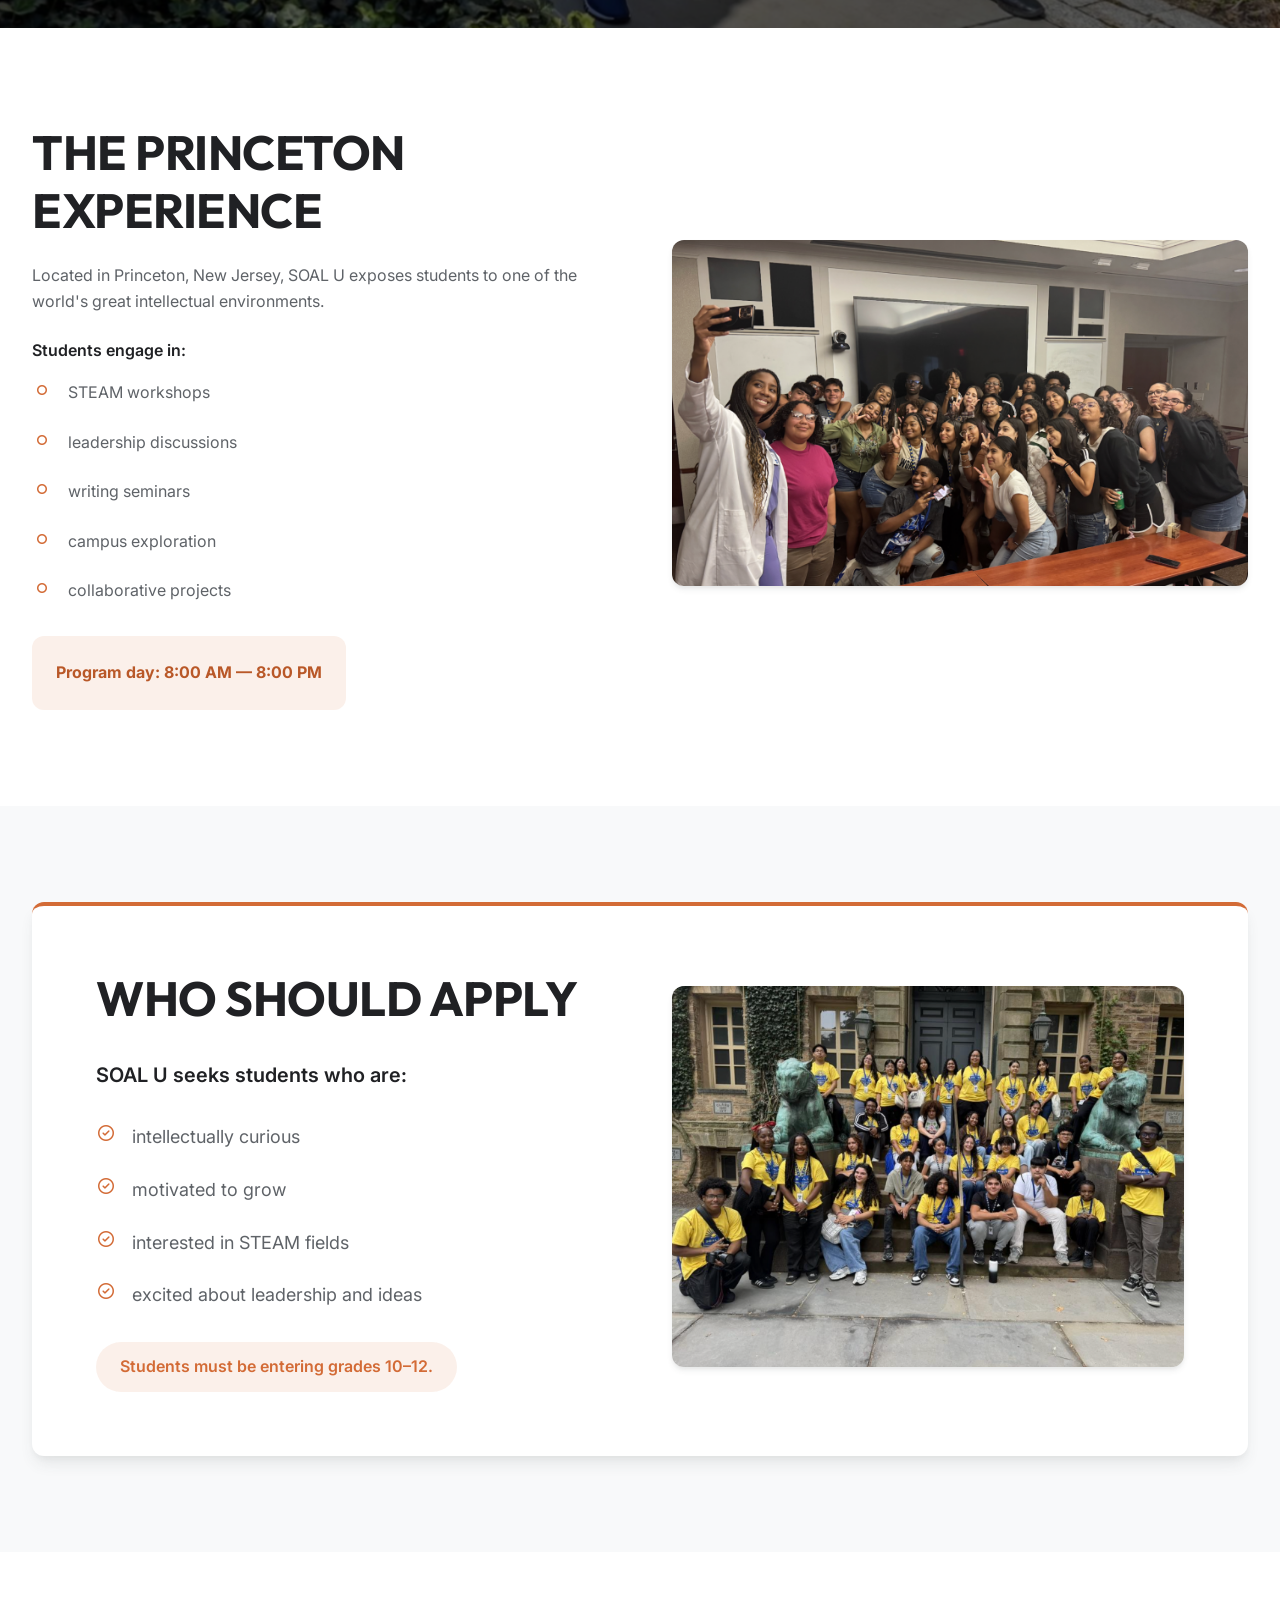
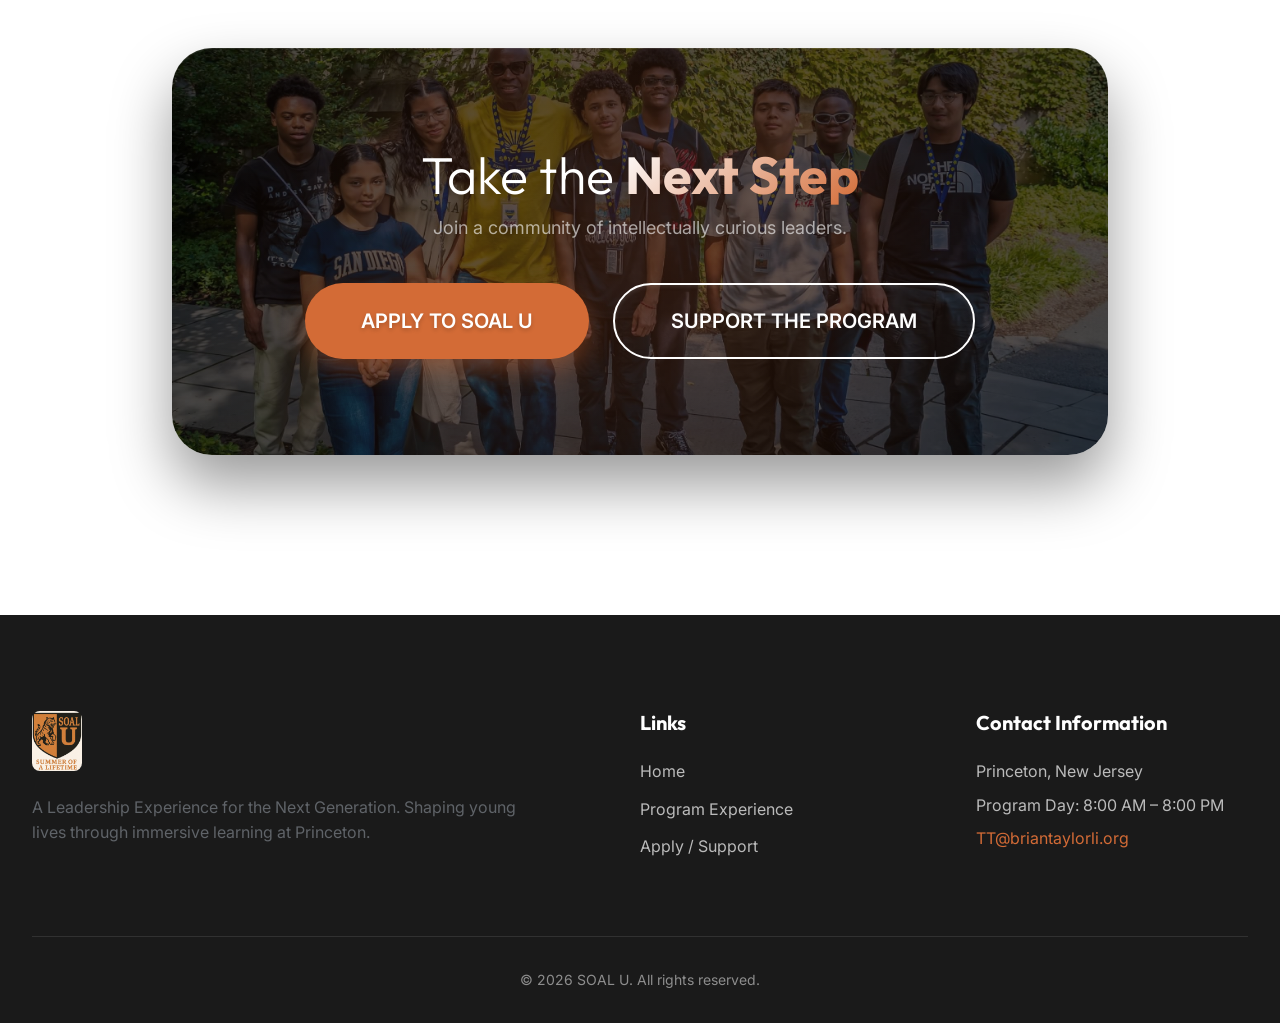
==== commit c34975ad: "Update index.html" ====
--- a/index.html
+++ b/index.html
@@ -43,9 +43,11 @@
         <div class="container">
             <div class="grid-2" style="align-items: center; gap: 4rem;">
                 <div class="hero-content">
-                    </h1>
-
-<p> style="display: inline-block; background: rgba(211,107,54,0.1); padding: 0.5rem 1rem; border-radius: 8px; font-weight: 700; color: var(--primary); margin-bottom: 1rem;">
+                <h1 class="title-xl" style="font-size: clamp(2.5rem, 4vw, 3.5rem); margin-bottom: 0.5rem; line-height: 1.1;">
+  Summer of a <span style="color: var(--primary)">Lifetime</span>
+</h1>
+
+<p style="display: inline-block; background: rgba(211,107,54,0.1); padding: 0.5rem 1rem; border-radius: 8px; font-weight: 700; color: var(--primary); margin-bottom: 1rem;">
   📅 Summer 2026 Cohort: August 3rd – August 7th
 </p>
                     <h2 style="font-weight: 600; font-family: 'Inter', sans-serif; font-size: 1.5rem; margin-bottom: 1.5rem; color: var(--text-dark); letter-spacing: -0.01em;">
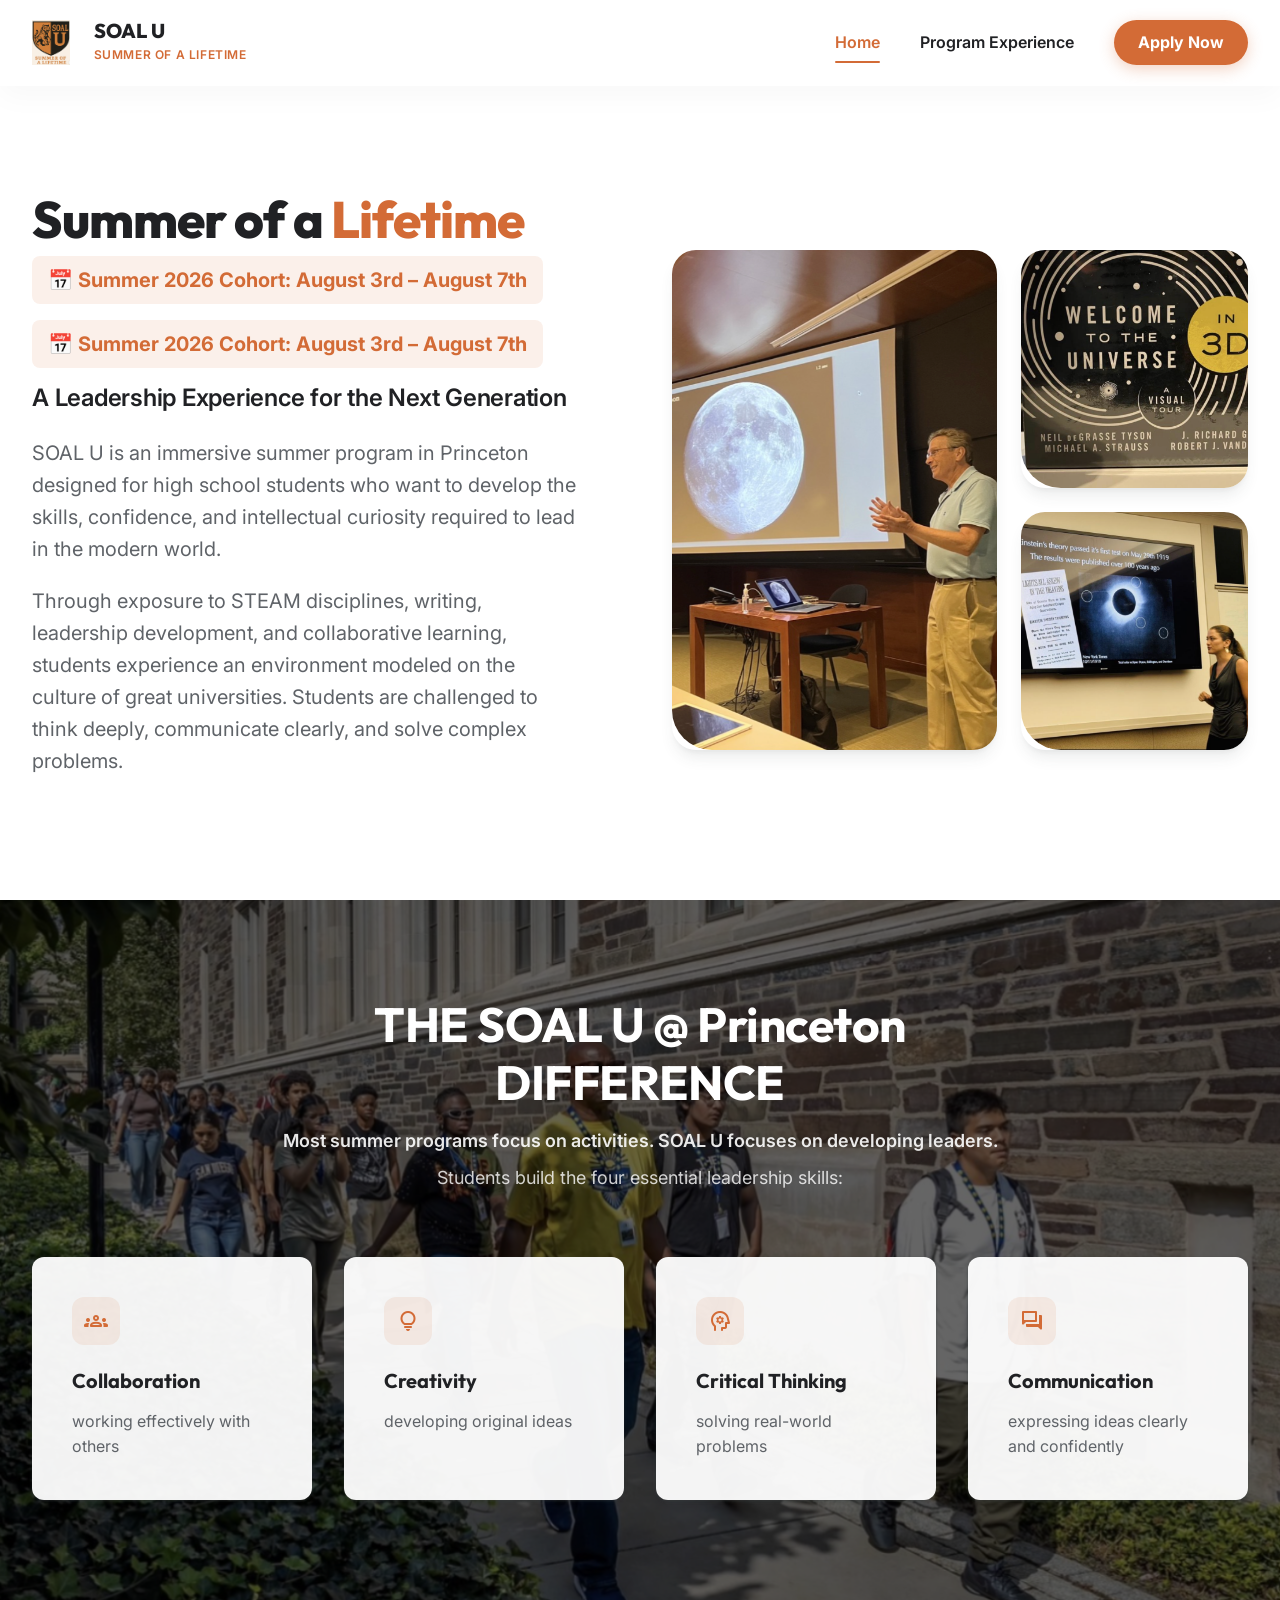
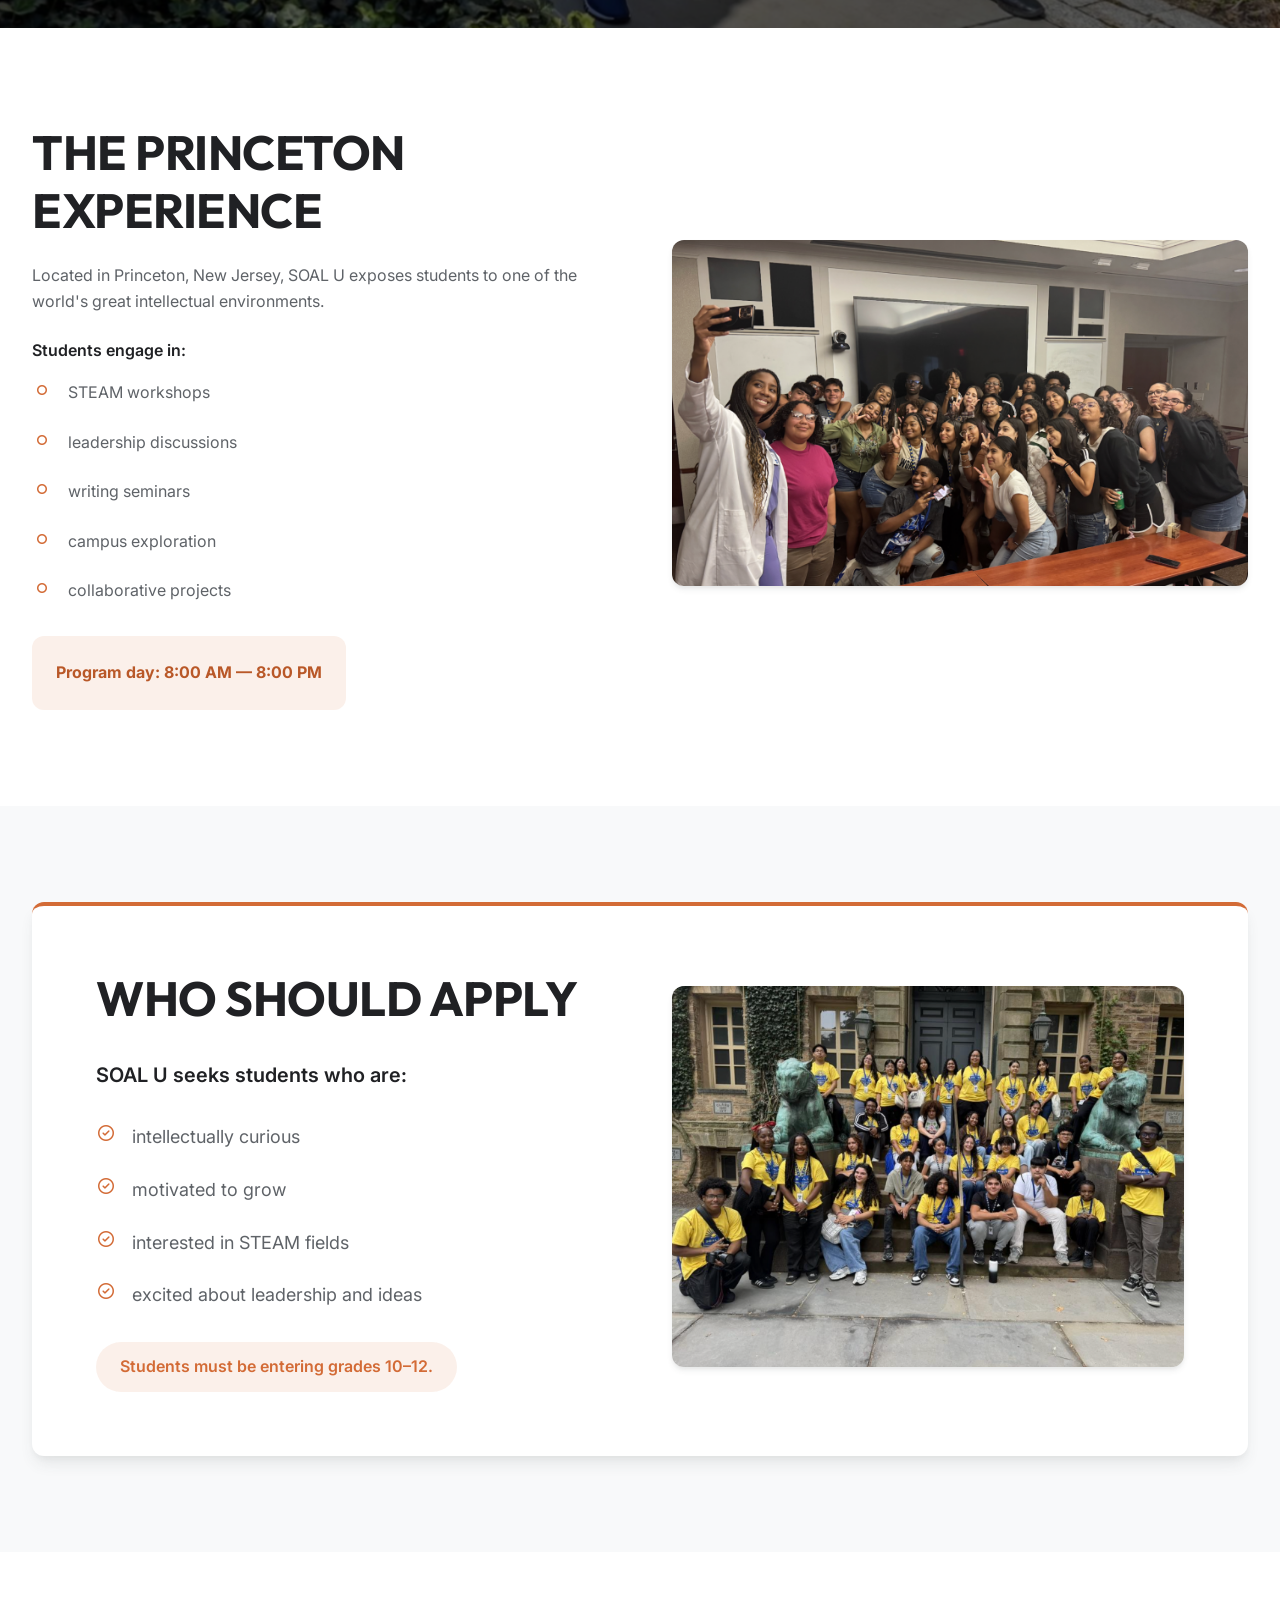
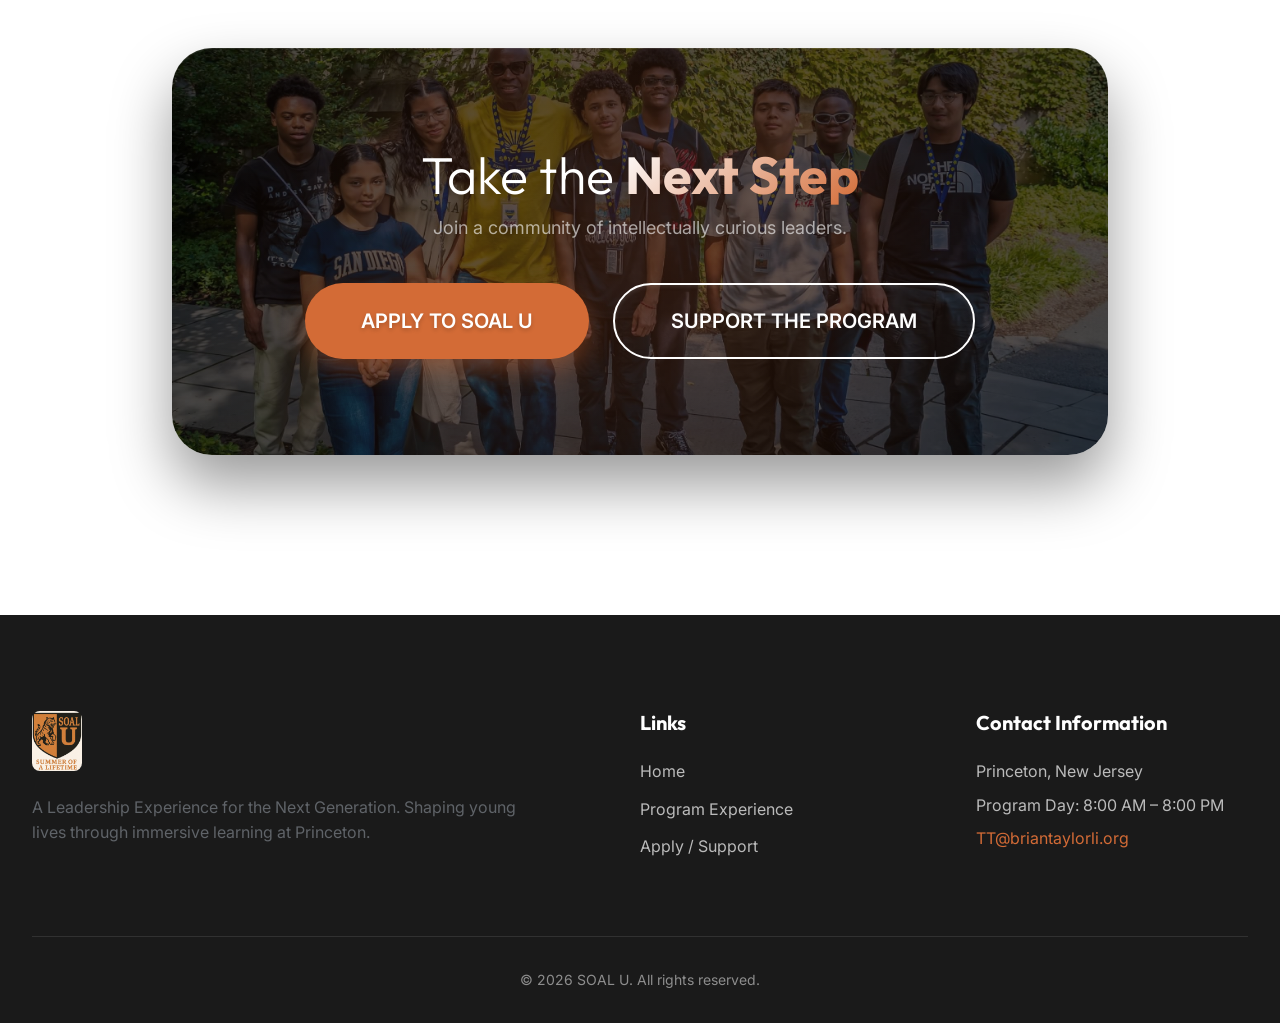
==== commit af7ae63f: "Update index.html" ====
--- a/index.html
+++ b/index.html
@@ -50,6 +50,10 @@
 <p style="display: inline-block; background: rgba(211,107,54,0.1); padding: 0.5rem 1rem; border-radius: 8px; font-weight: 700; color: var(--primary); margin-bottom: 1rem;">
   📅 Summer 2026 Cohort: August 3rd – August 7th
 </p>
+
+<p style="display: inline-block; background: rgba(211,107,54,0.1); padding: 0.5rem 1rem; border-radius: 8px; font-weight: 700; color: var(--primary); margin-bottom: 1rem;">
+  📅 Summer 2026 Cohort: August 3rd – August 7th
+</p>
                     <h2 style="font-weight: 600; font-family: 'Inter', sans-serif; font-size: 1.5rem; margin-bottom: 1.5rem; color: var(--text-dark); letter-spacing: -0.01em;">
                         A Leadership Experience for the Next Generation
                     </h2>
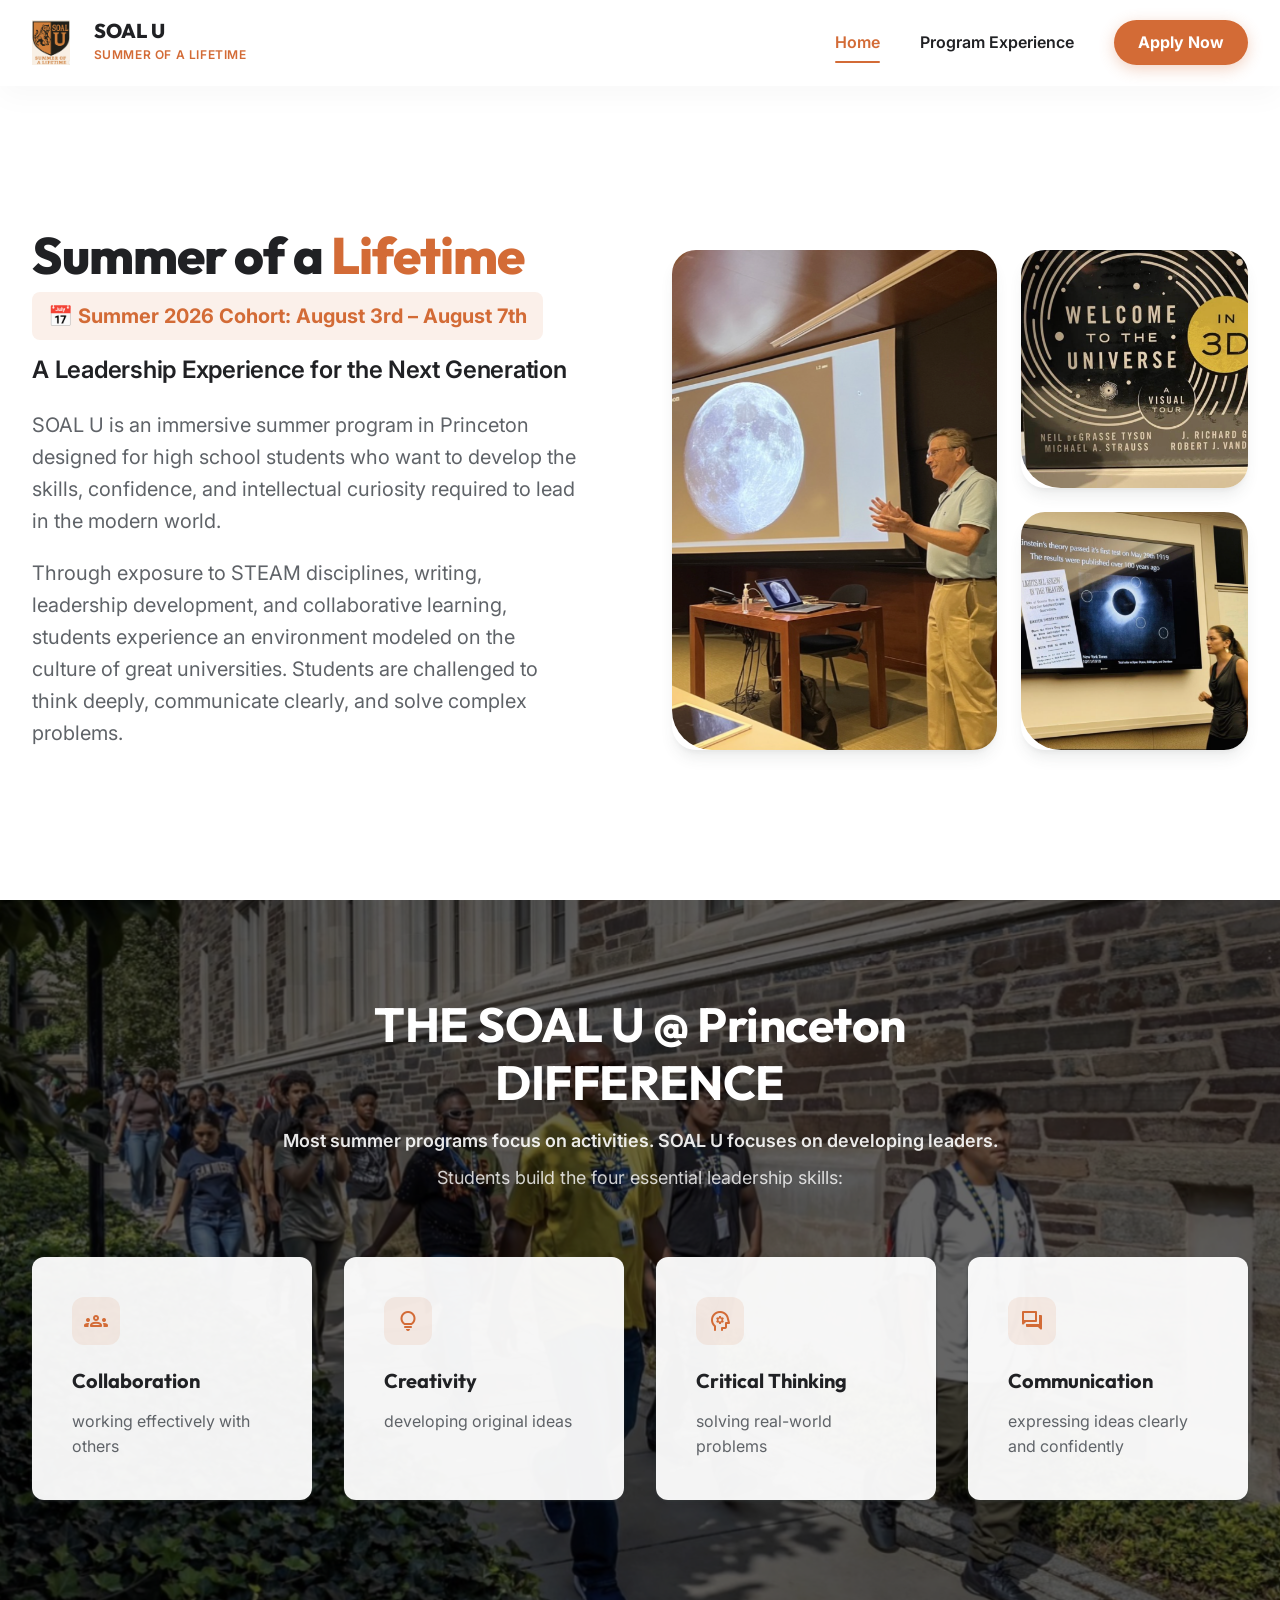
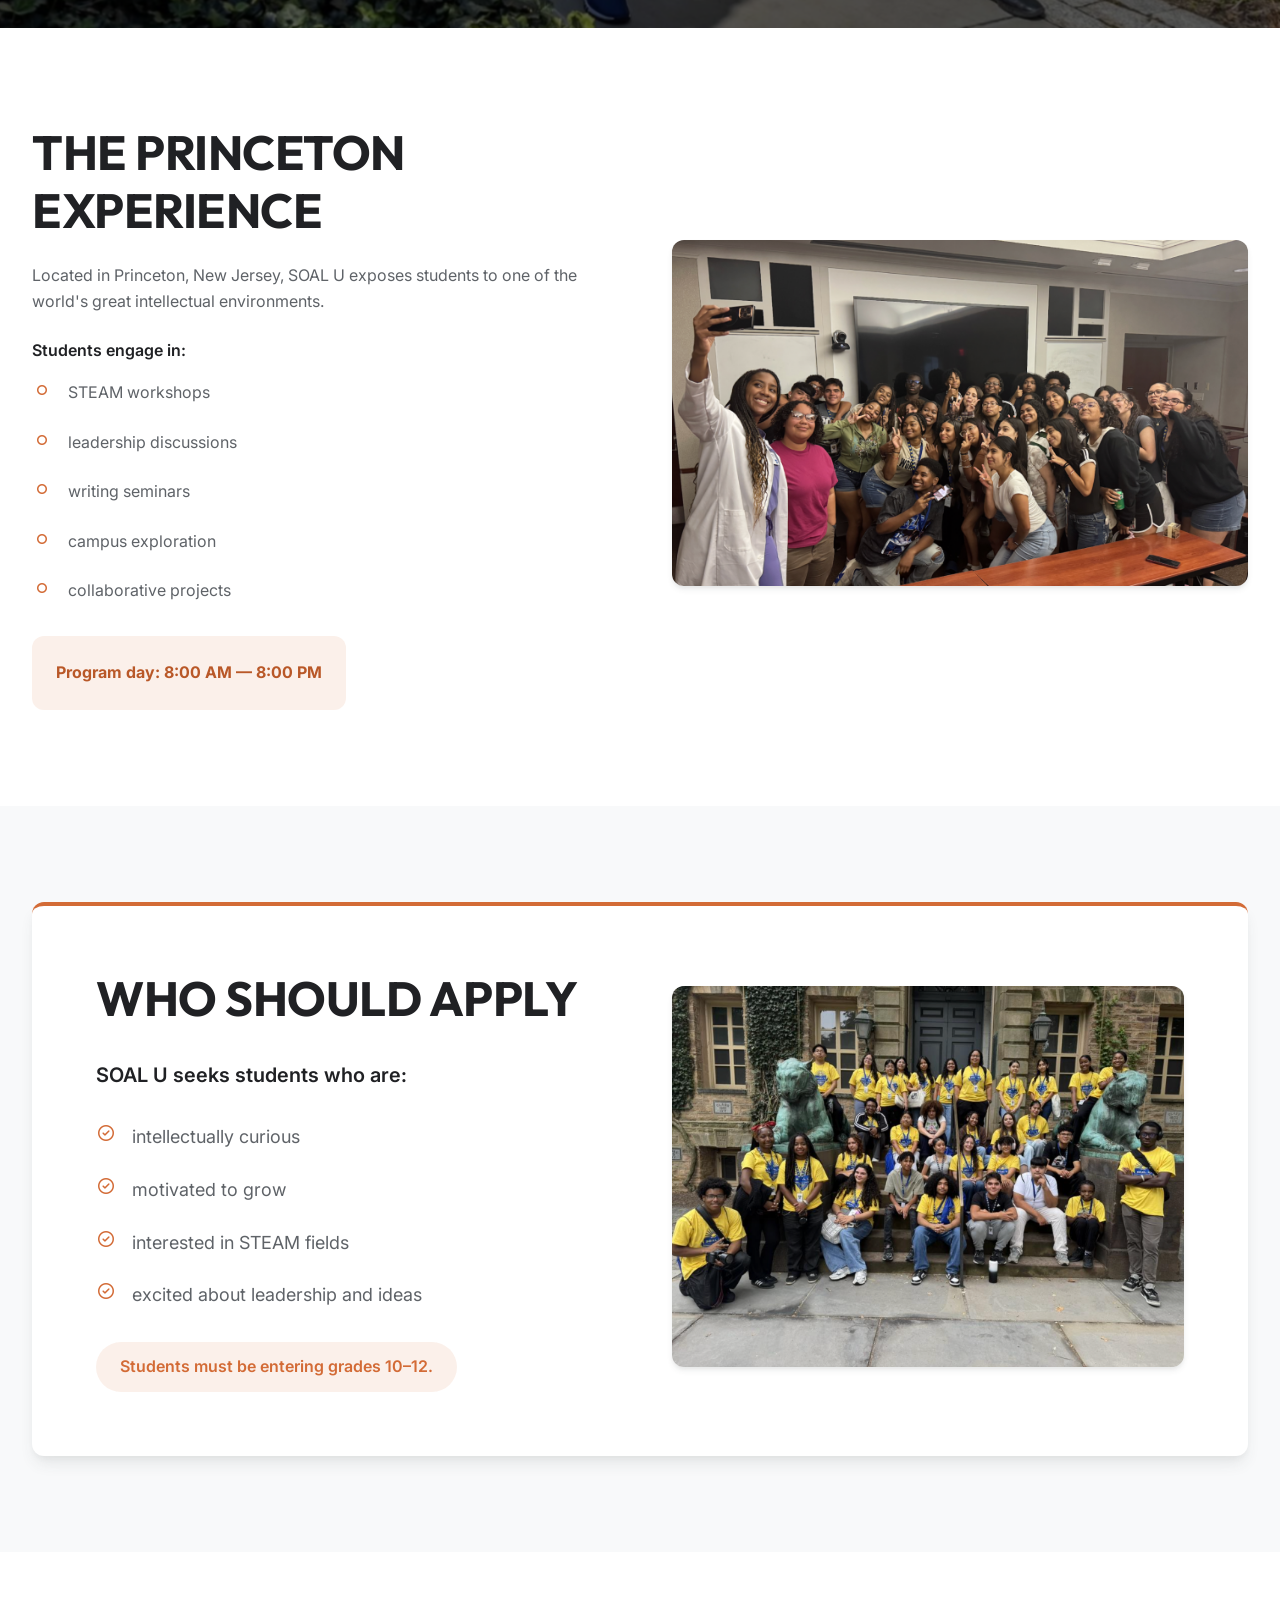
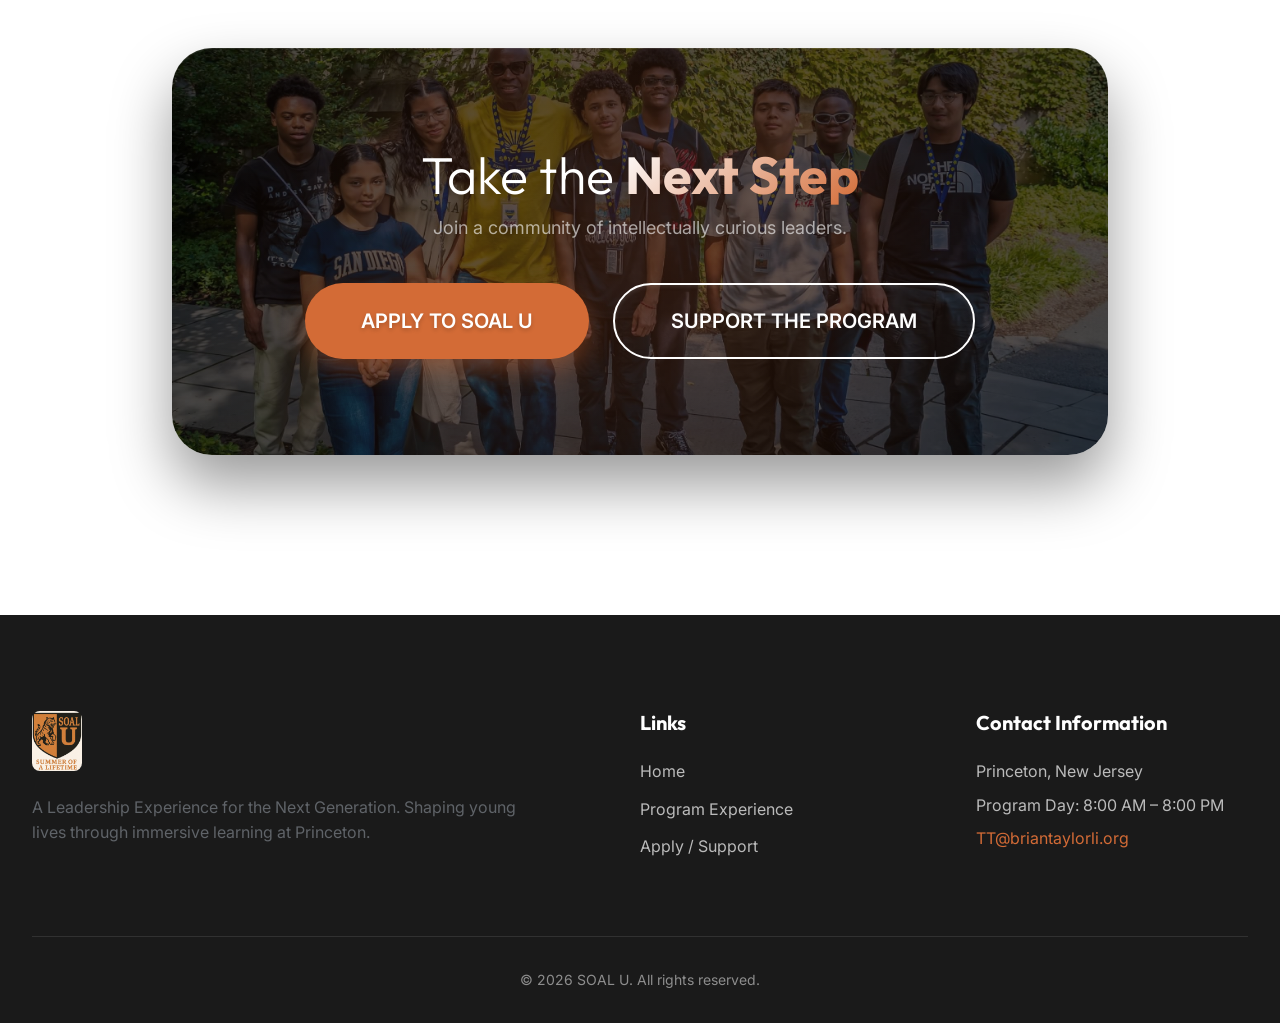
==== commit fcf4349d: "Update index.html" ====
--- a/index.html
+++ b/index.html
@@ -44,12 +44,9 @@
             <div class="grid-2" style="align-items: center; gap: 4rem;">
                 <div class="hero-content">
                 <h1 class="title-xl" style="font-size: clamp(2.5rem, 4vw, 3.5rem); margin-bottom: 0.5rem; line-height: 1.1;">
+  <h1 class="title-xl" style="font-size: clamp(2.5rem, 4vw, 3.5rem); margin-bottom: 0.5rem; line-height: 1.1;">
   Summer of a <span style="color: var(--primary)">Lifetime</span>
 </h1>
-
-<p style="display: inline-block; background: rgba(211,107,54,0.1); padding: 0.5rem 1rem; border-radius: 8px; font-weight: 700; color: var(--primary); margin-bottom: 1rem;">
-  📅 Summer 2026 Cohort: August 3rd – August 7th
-</p>
 
 <p style="display: inline-block; background: rgba(211,107,54,0.1); padding: 0.5rem 1rem; border-radius: 8px; font-weight: 700; color: var(--primary); margin-bottom: 1rem;">
   📅 Summer 2026 Cohort: August 3rd – August 7th
